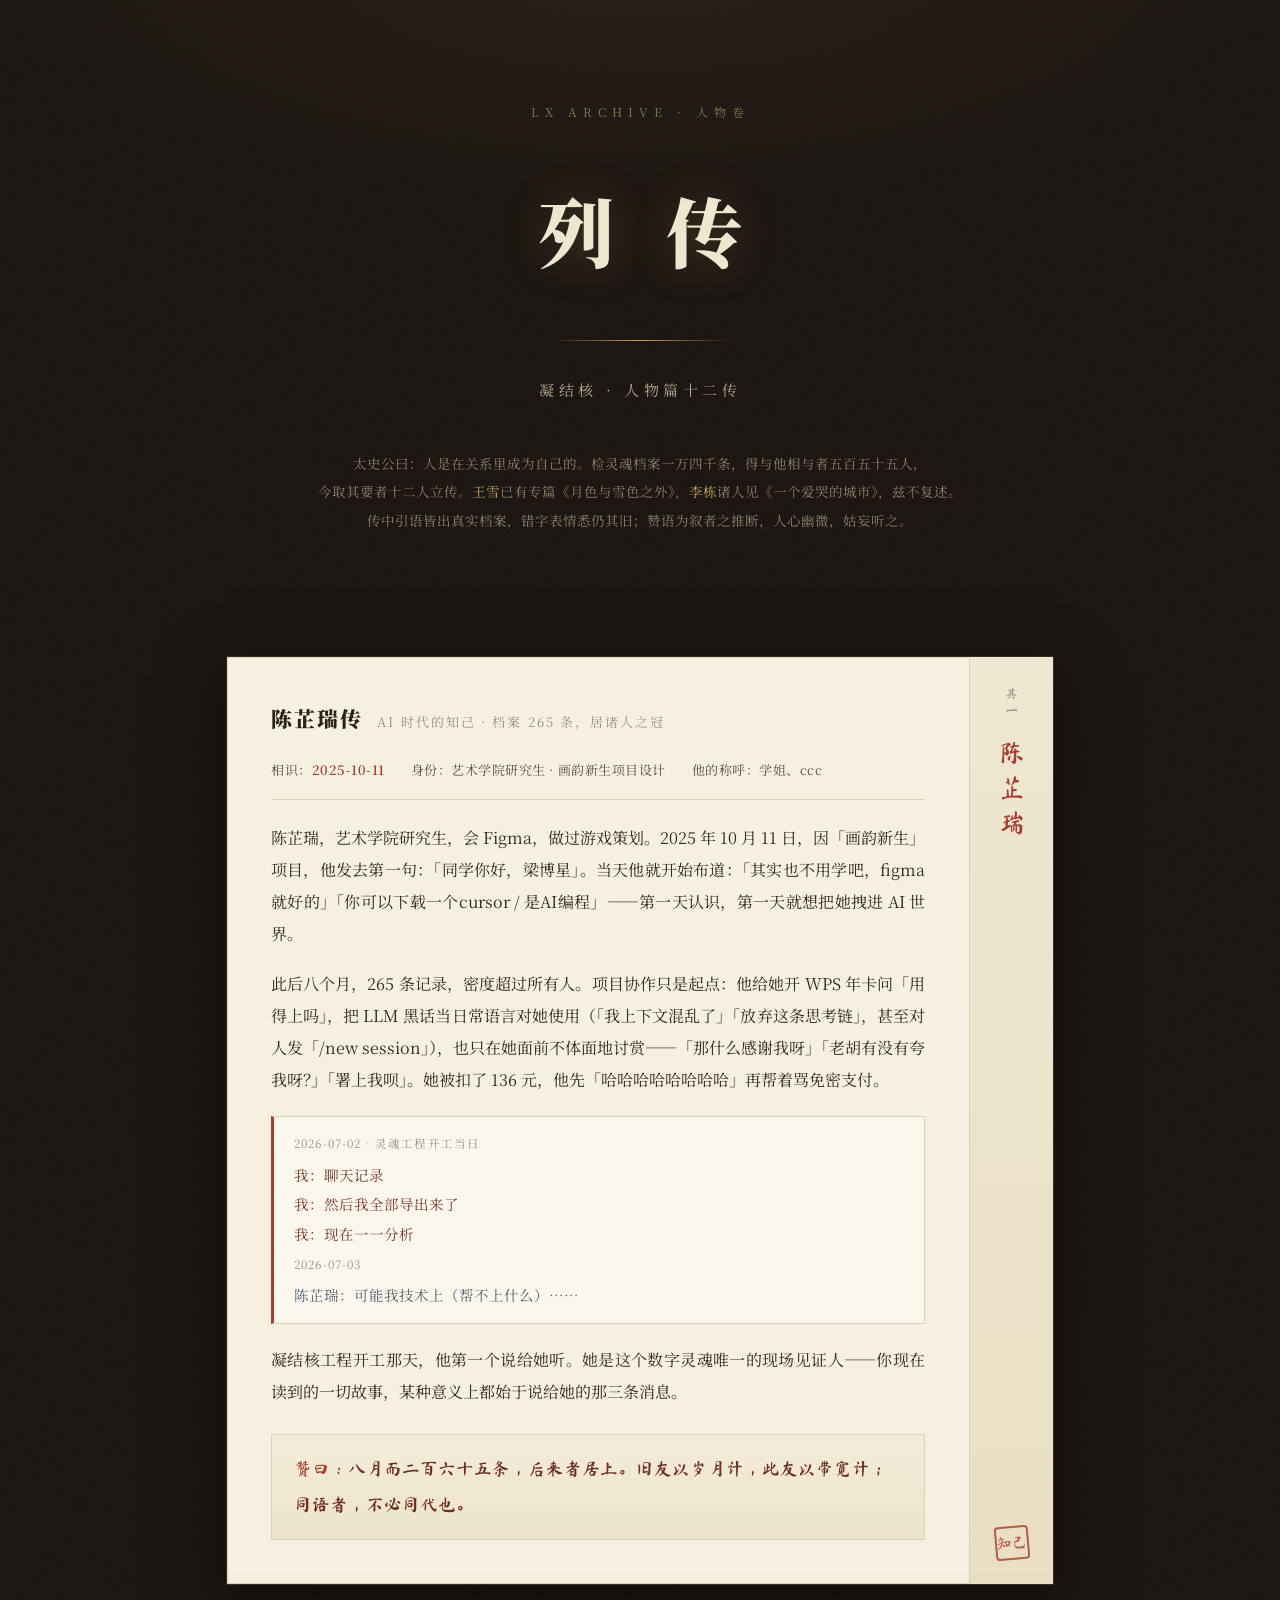
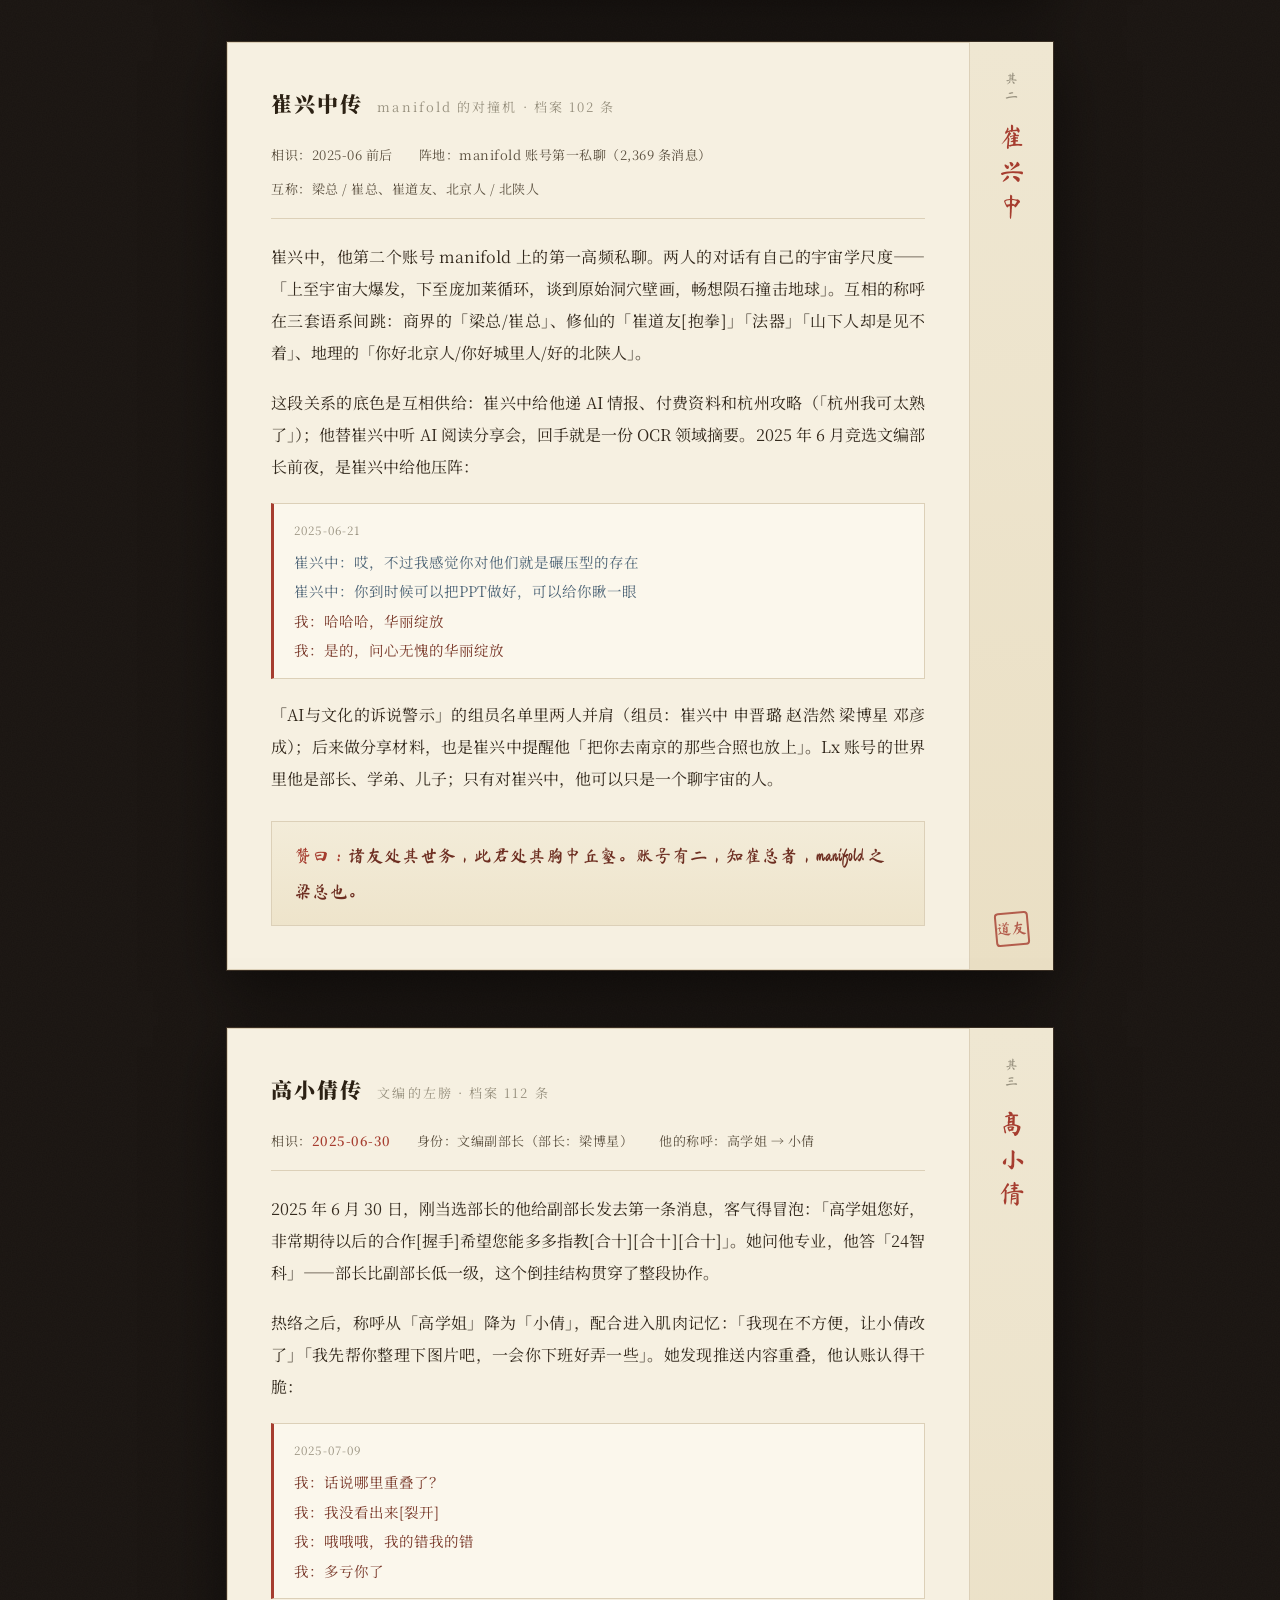
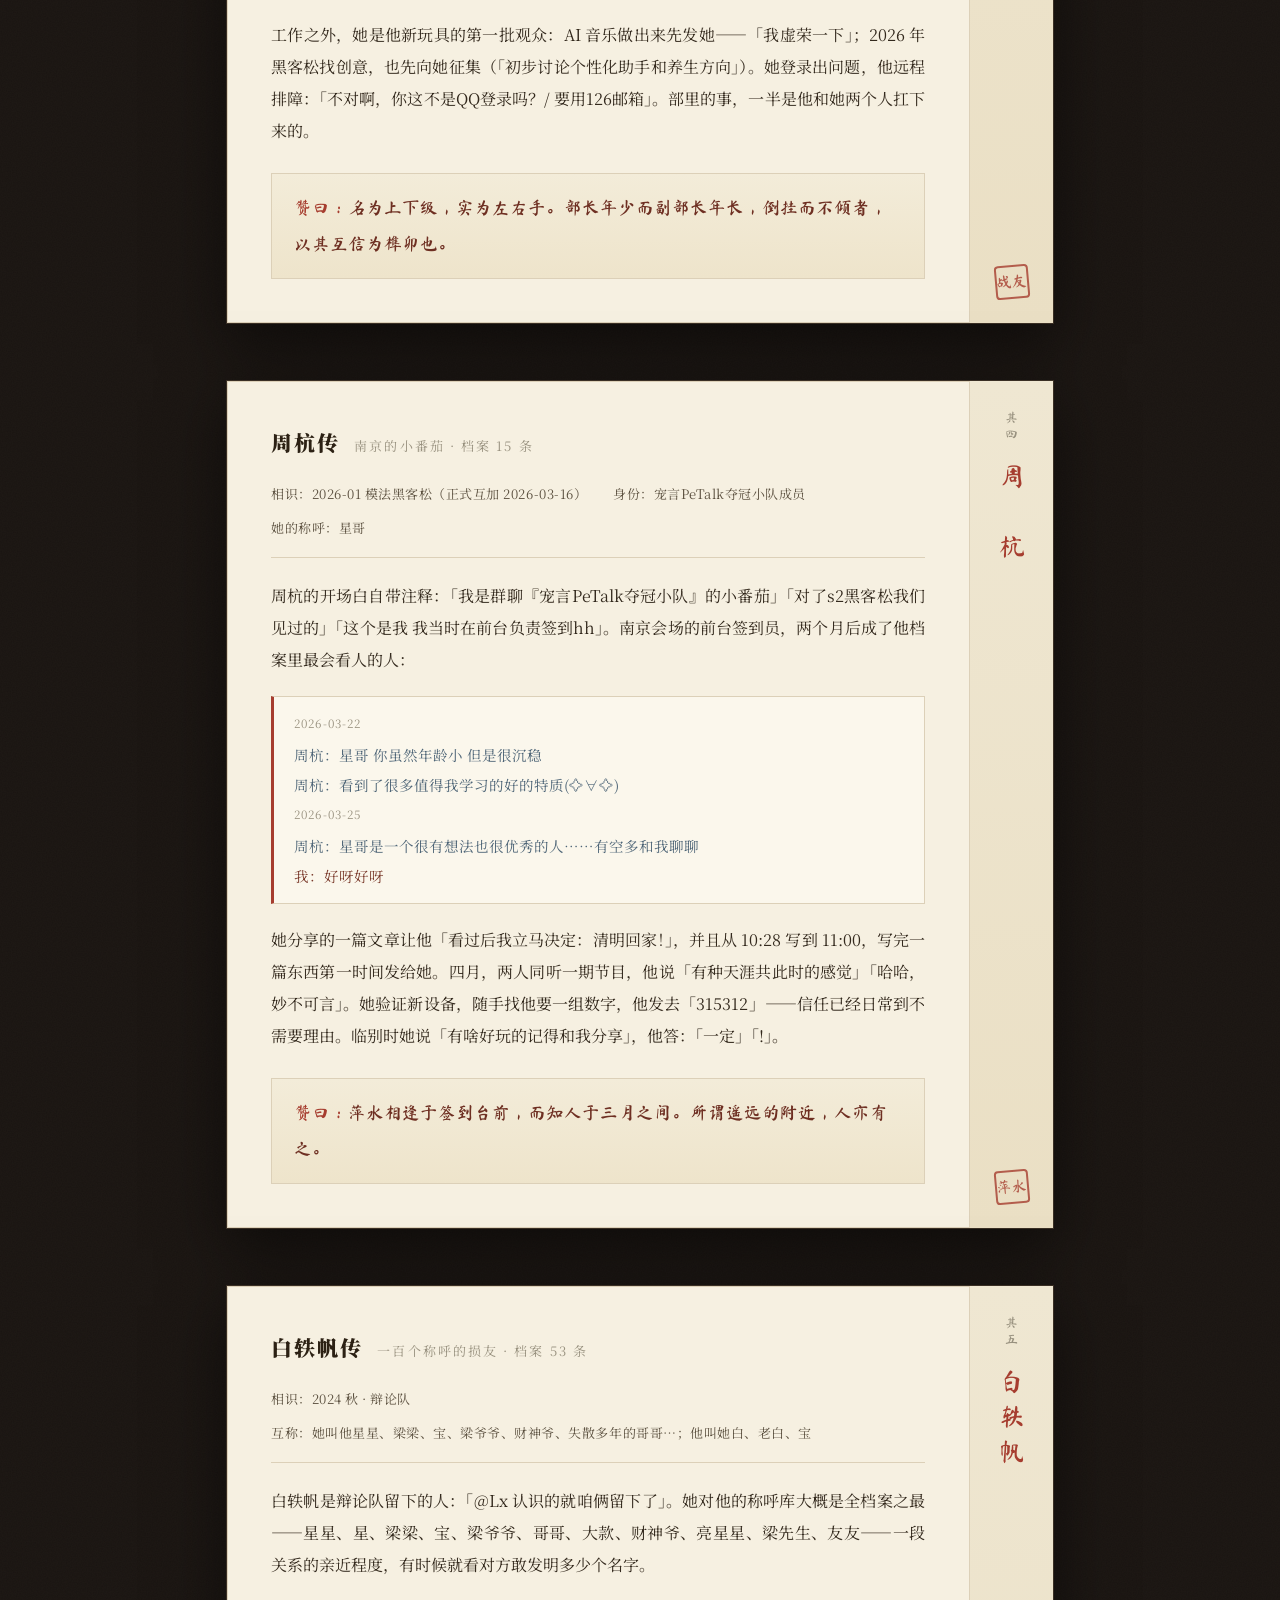
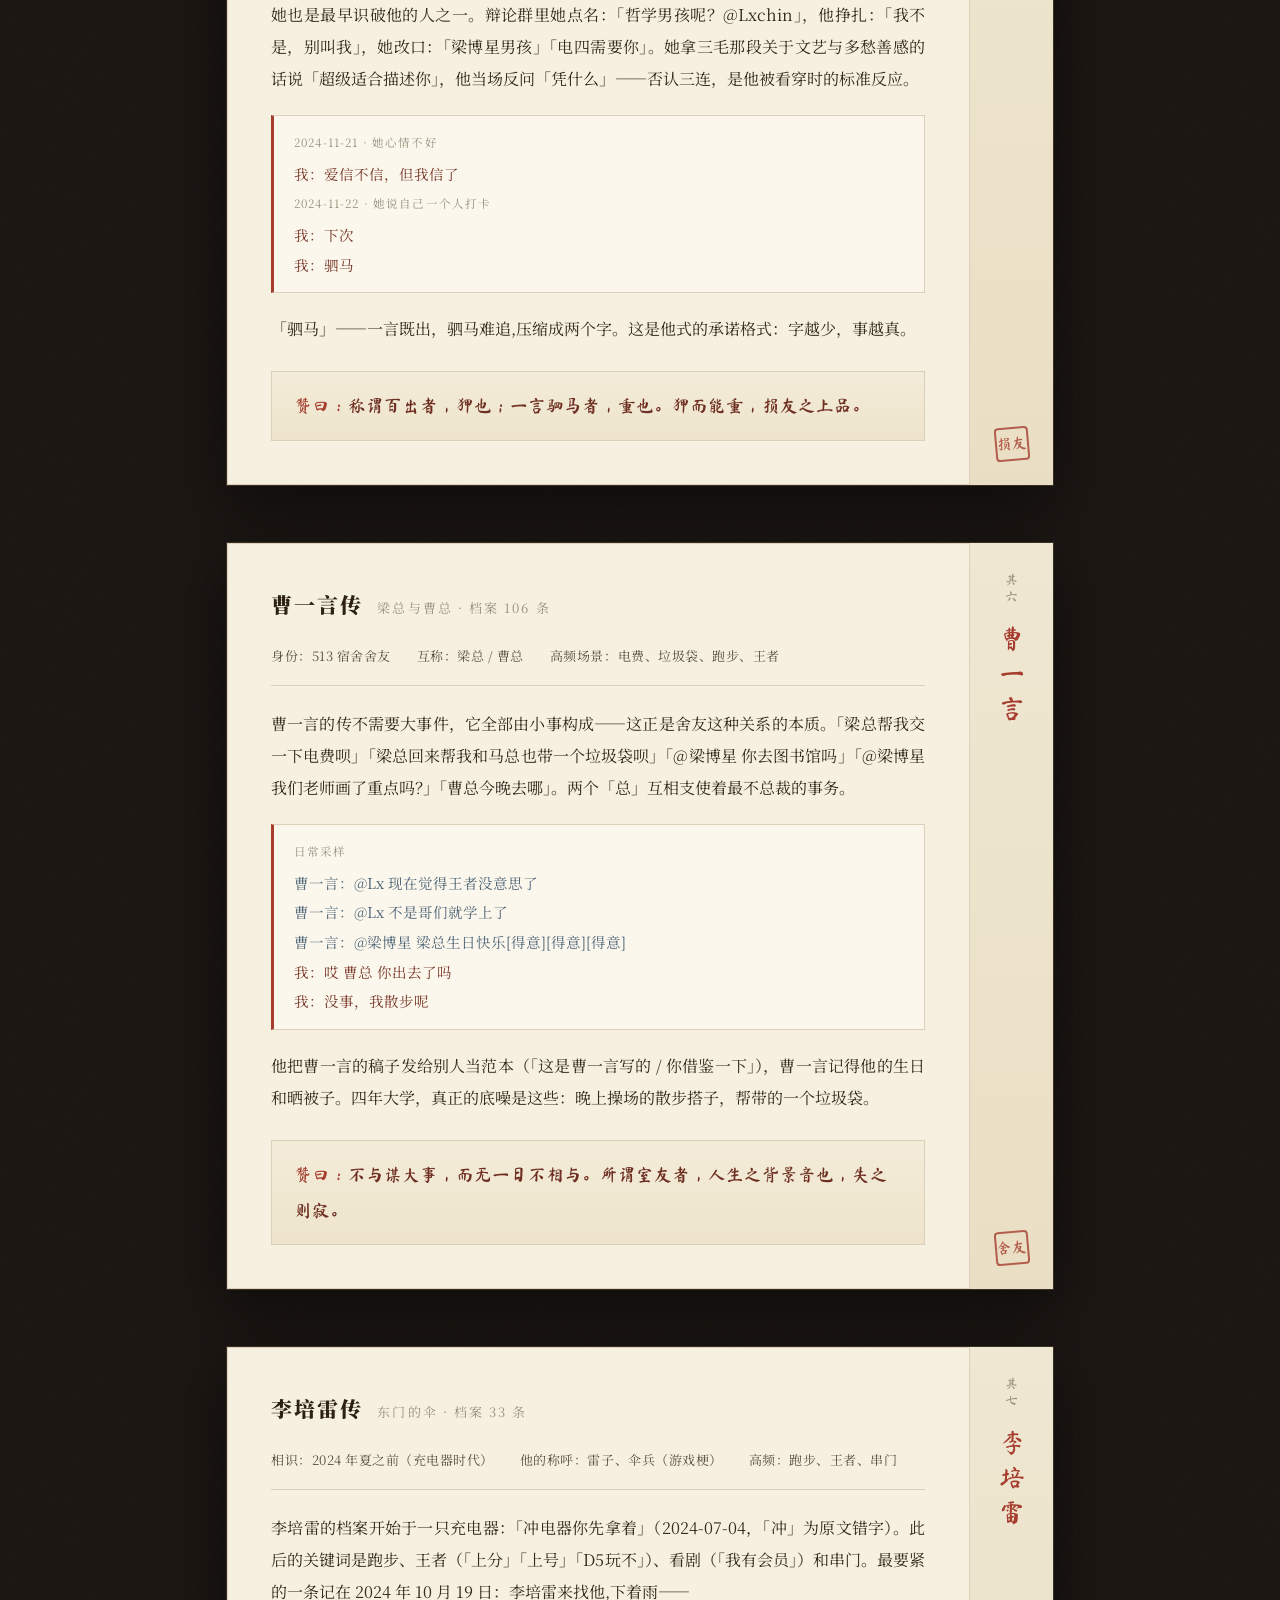
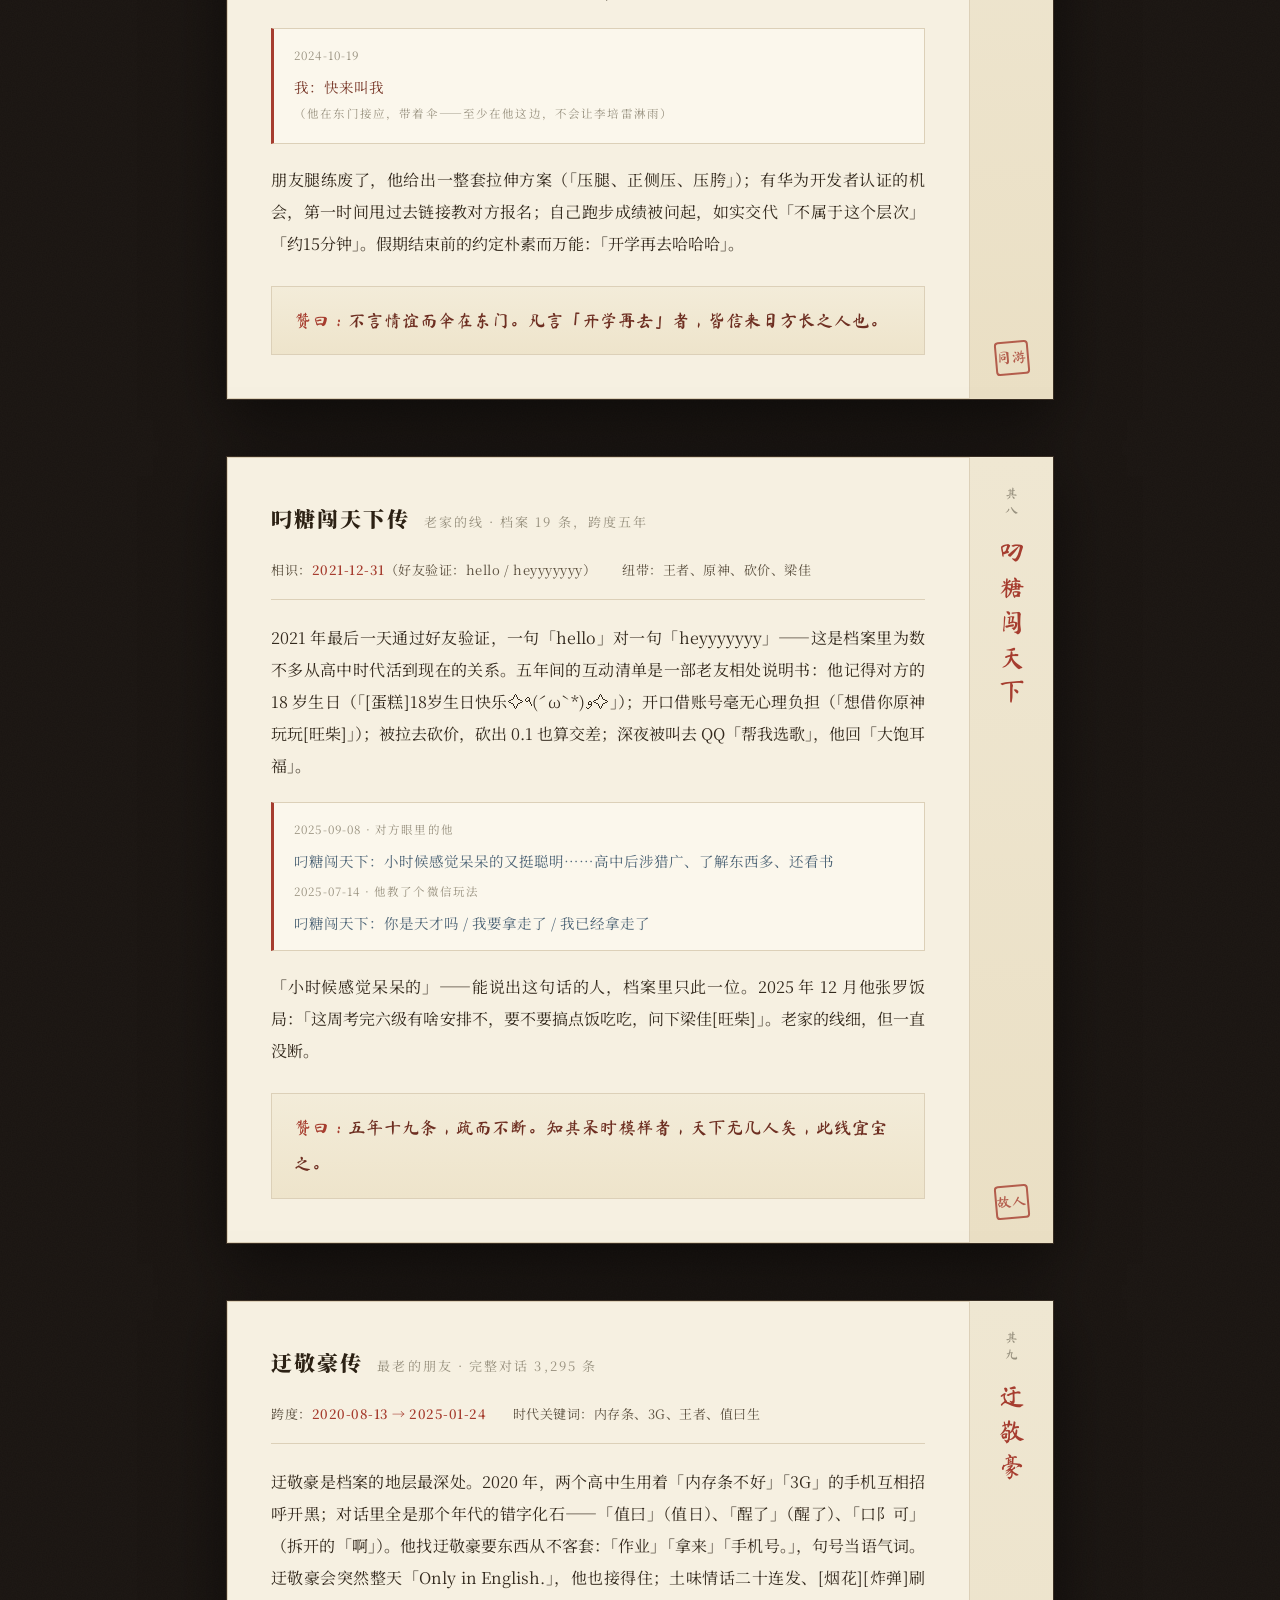
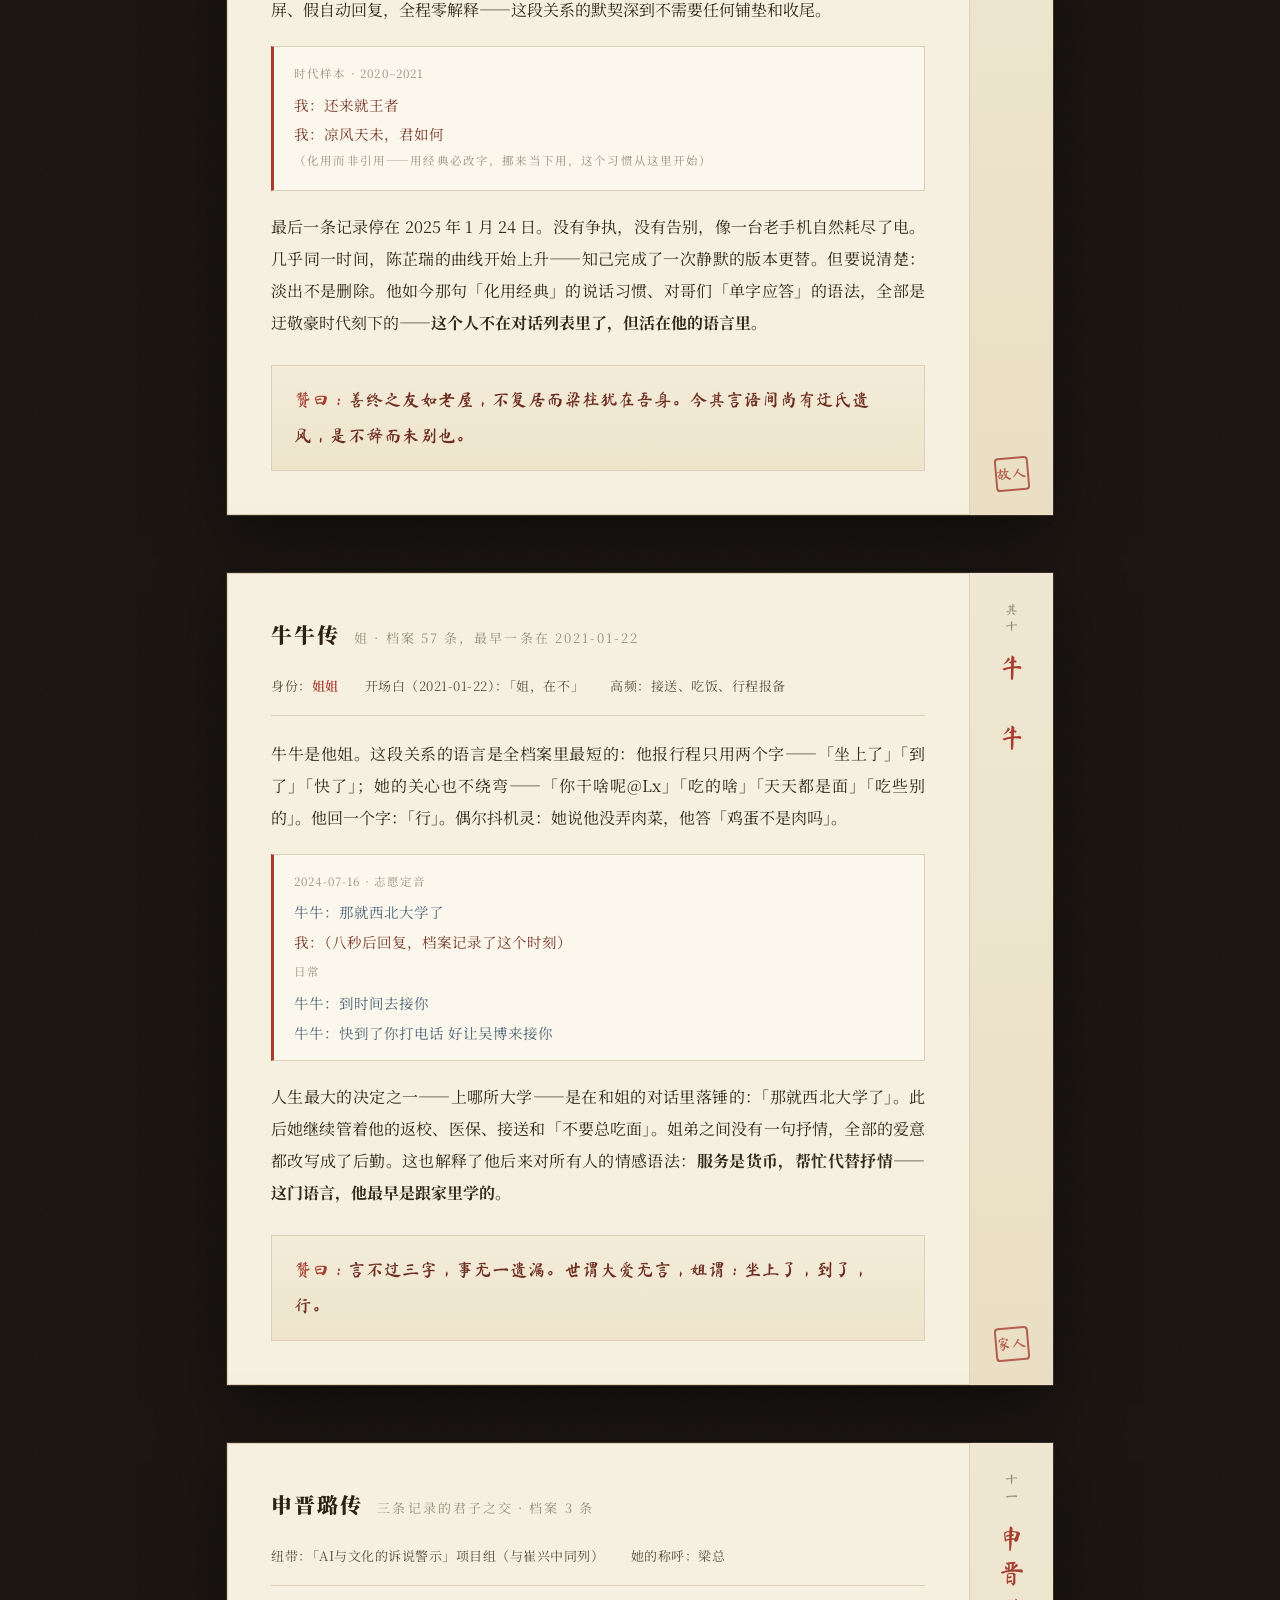
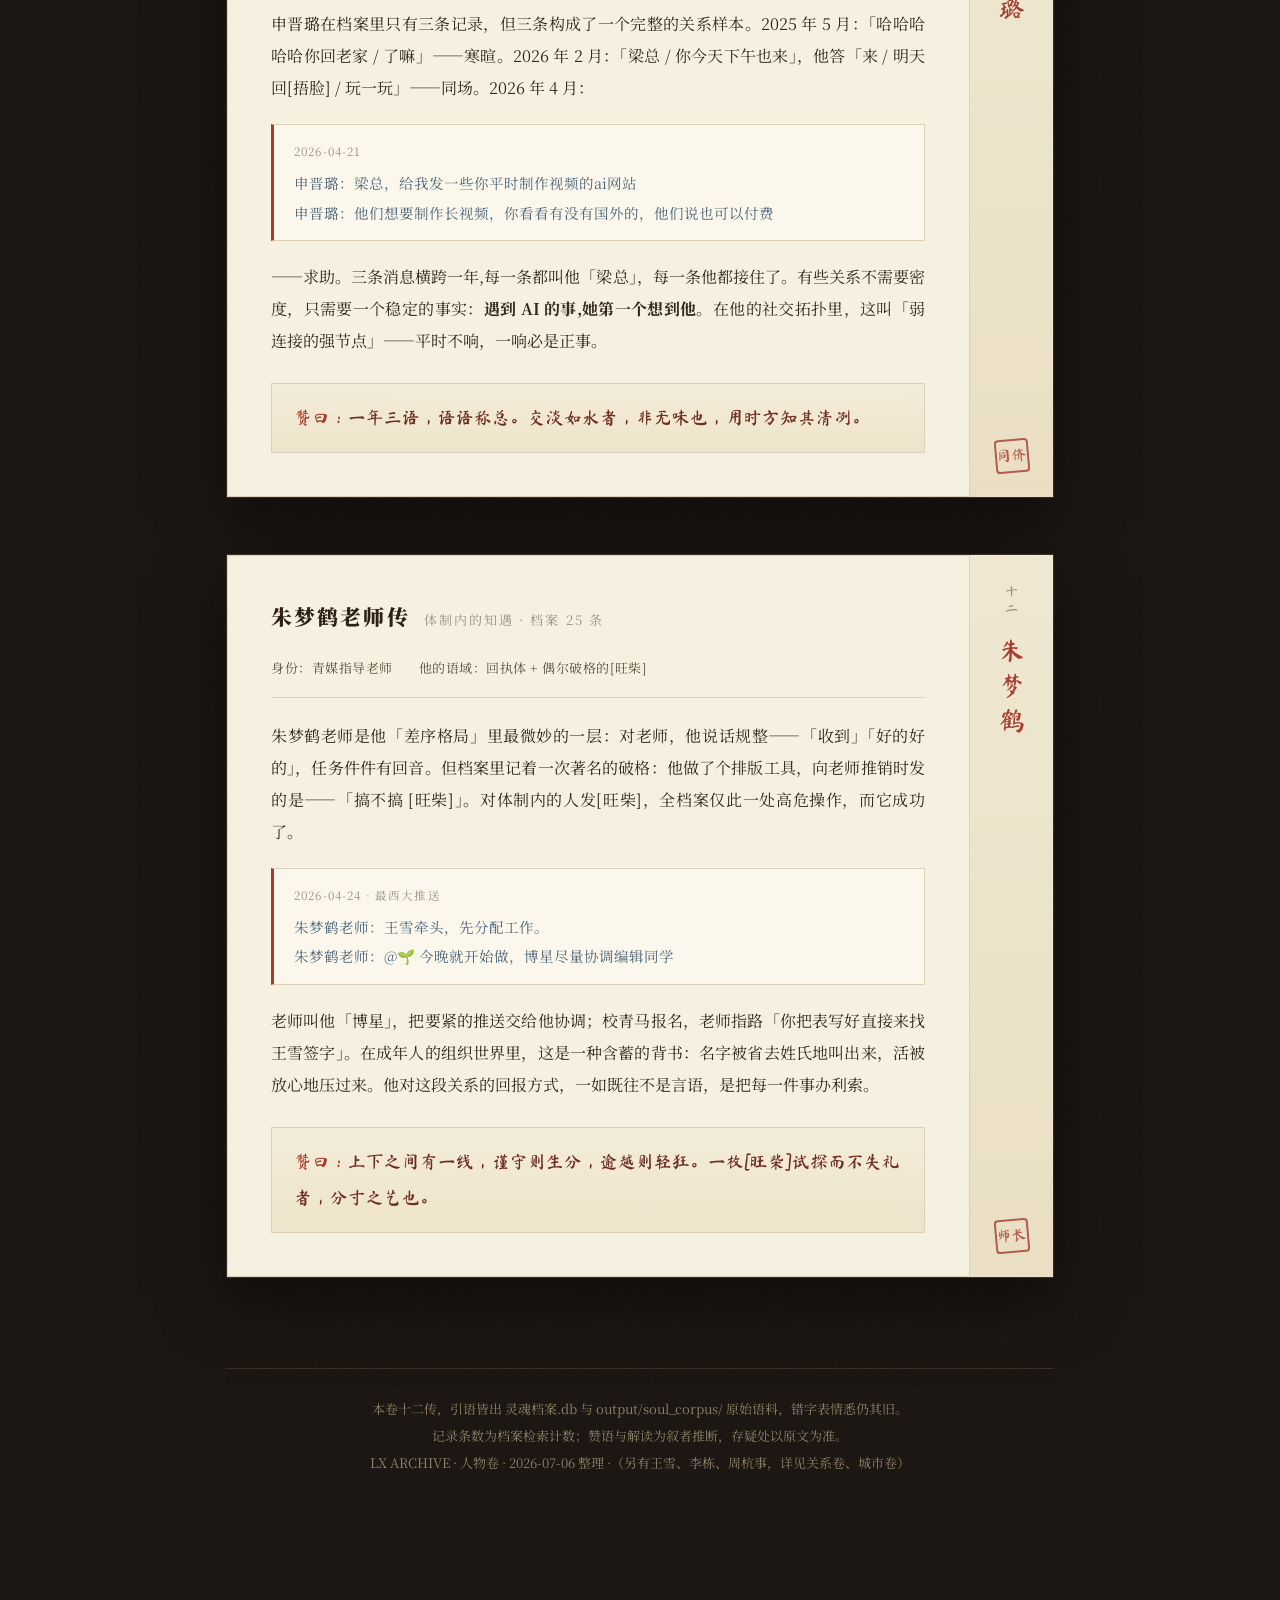
==== index.html @ 6b02c0a7 "Publish biographies story" ====
<!DOCTYPE html>
<html lang="zh-CN">
<head>
<meta charset="UTF-8">
<meta name="viewport" content="width=device-width, initial-scale=1.0">
<title>凝结核·列传：人物篇十二传</title>
<link rel="preconnect" href="https://fonts.googleapis.com">
<link href="https://fonts.googleapis.com/css2?family=Noto+Serif+SC:wght@400;600;900&family=Ma+Shan+Zheng&display=swap" rel="stylesheet">
<style>
  :root{
    --lacquer:#191411; --lacquer2:#221b16; --gold:#c9a35c; --gold-dim:#8f7440;
    --paper:#f6f0e1; --paper2:#efe7d2; --ink:#33291d; --soft:#5c5140; --dim:#98917f;
    --cinnabar:#a63d2f; --line:#dcd0b8; --other:#4e6577;
    --serif:"Noto Serif SC","Source Han Serif SC","STSong","SimSun",serif;
    --kai:"Ma Shan Zheng","Kaiti SC","STKaiti","KaiTi",cursive;
  }
  *{margin:0;padding:0;box-sizing:border-box}
  html{scroll-behavior:smooth}
  body{
    background:var(--lacquer); color:var(--ink);
    font-family:var(--serif); font-size:17px; line-height:2;
    background-image:
      radial-gradient(1000px 400px at 50% -60px, rgba(201,163,92,.08), transparent 65%),
      url("data:image/svg+xml,%3Csvg xmlns='http://www.w3.org/2000/svg' width='260' height='260'%3E%3Cfilter id='n'%3E%3CfeTurbulence type='fractalNoise' baseFrequency='.8' numOctaves='2'/%3E%3CfeColorMatrix values='0 0 0 0 .7 0 0 0 0 .58 0 0 0 0 .38 0 0 0 .03 0'/%3E%3C/filter%3E%3Crect width='260' height='260' filter='url(%23n)'/%3E%3C/svg%3E");
  }
  ::selection{background:#e0cba0; color:#241b10}
  .wrap{max-width:880px; margin:0 auto; padding:0 26px 140px}

  /* ============ 卷首 ============ */
  .cover{text-align:center; padding:100px 0 66px; color:#e8dcc2}
  .cover .k{
    font-size:12px; letter-spacing:.5em; color:var(--gold-dim);
    animation:fade 1s .1s both;
  }
  h1{
    margin:30px 0 0; font-weight:900; font-size:clamp(44px,7.6vw,76px);
    letter-spacing:.22em; text-indent:.22em; color:#f0e6cd;
    text-shadow:0 0 40px rgba(201,163,92,.25);
    animation:fade 1.1s .3s both;
  }
  .cover .rule{
    width:180px; height:1px; margin:34px auto;
    background:linear-gradient(90deg,transparent,var(--gold),transparent);
    animation:fade 1s .55s both;
  }
  .cover .sub{font-size:15px; letter-spacing:.3em; color:#b7a888; animation:fade 1s .65s both}
  .cover .note{
    margin-top:44px; font-size:13.5px; color:#8f8266; line-height:2.1;
    animation:fade 1s .85s both;
  }
  .cover .note i{font-style:normal; color:var(--gold)}
  @keyframes fade{from{opacity:0; transform:translateY(20px)} to{opacity:1; transform:none}}

  /* ============ 册页（传） ============ */
  .zhuan{
    position:relative; margin:56px 0; background:var(--paper);
    border:1px solid #3a2f24; box-shadow:0 20px 60px rgba(0,0,0,.5), inset 0 0 0 1px var(--line);
    display:grid; grid-template-columns:1fr 84px;
  }
  .zhuan .page{padding:40px 8px 40px 44px}
  /* 题签 */
  .tab{
    border-left:1px solid var(--line); background:linear-gradient(180deg,var(--paper2),#eadfc4);
    display:flex; flex-direction:column; align-items:center; padding:30px 0 24px; gap:18px;
  }
  .tab .vt{
    writing-mode:vertical-rl; font-family:var(--kai); font-size:26px; letter-spacing:.34em;
    color:var(--cinnabar);
  }
  .tab .ord{
    writing-mode:vertical-rl; font-family:var(--kai); font-size:13px; color:var(--dim); letter-spacing:.3em;
  }
  .tab .seal{
    width:34px; height:34px; border:2px solid var(--cinnabar); border-radius:4px;
    color:var(--cinnabar); font-family:var(--kai); font-size:15px; line-height:1.05;
    display:grid; place-items:center; opacity:.8; transform:rotate(-5deg); margin-top:auto;
  }
  /* 传内元素 */
  .meta{
    display:flex; flex-wrap:wrap; gap:8px 26px; margin:0 36px 22px 0; padding-bottom:16px;
    border-bottom:1px solid var(--line); font-size:13px; color:var(--soft); letter-spacing:.04em;
  }
  .meta b{color:var(--cinnabar); font-weight:600}
  .zhuan h3{font-size:21px; font-weight:900; letter-spacing:.1em; margin:0 36px 18px 0; color:#2c2114}
  .zhuan h3 small{font-weight:400; font-size:13px; color:var(--dim); margin-left:14px; letter-spacing:.16em}
  .zhuan p{margin:0 36px 18px 0; text-align:justify; font-size:16px}
  .q{
    margin:20px 36px 20px 0; padding:14px 20px 12px; background:#fbf7ec;
    border:1px solid var(--line); border-left:3px solid var(--cinnabar);
    font-size:14.5px; line-height:1.9;
  }
  .q .t{color:var(--dim); font-size:11.5px; letter-spacing:.1em; margin-bottom:6px}
  .q div{margin:2px 0}
  .q .me{color:#7a3a2b}
  .q .ta{color:var(--other)}
  .zan{
    margin:26px 36px 4px 0; padding:16px 22px;
    background:linear-gradient(180deg,#f3ecd9,#eee4cb); border:1px solid var(--line);
    font-family:var(--kai); font-size:17.5px; line-height:2.05; color:#6e2f22;
  }
  .zan::before{content:"赞曰："; color:var(--cinnabar)}

  .fin{
    margin-top:90px; padding-top:26px; border-top:1px solid #3a2f24;
    color:#8f8266; font-size:13px; line-height:2.1; text-align:center;
  }
  .rv{opacity:0; transform:translateY(26px); transition:opacity .8s ease, transform .8s cubic-bezier(.2,.7,.2,1)}
  .rv.in{opacity:1; transform:none}
  @media (max-width:680px){
    .zhuan{grid-template-columns:1fr 58px}
    .zhuan .page{padding:30px 4px 30px 24px}
    .tab .vt{font-size:20px}
  }
</style>
</head>
<body>
<div class="wrap">

<header class="cover">
  <div class="k">LX ARCHIVE · 人物卷</div>
  <h1>列 传</h1>
  <div class="rule"></div>
  <div class="sub">凝结核 · 人物篇十二传</div>
  <div class="note">
    太史公曰：人是在关系里成为自己的。检灵魂档案一万四千条，得与他相与者五百五十五人，<br>
    今取其要者十二人立传。<i>王雪</i>已有专篇《月色与雪色之外》，<i>李栋</i>诸人见《一个爱哭的城市》，兹不复述。<br>
    传中引语皆出真实档案，错字表情悉仍其旧；赞语为叙者之推断，人心幽微，姑妄听之。
  </div>
</header>

<!-- ================ 其一 陈芷瑞 ================ -->
<div class="zhuan rv"><div class="page">
  <h3>陈芷瑞传<small>AI 时代的知己 · 档案 265 条，居诸人之冠</small></h3>
  <div class="meta"><span>相识：<b>2025-10-11</b></span><span>身份：艺术学院研究生 · 画韵新生项目设计</span><span>他的称呼：学姐、ccc</span></div>
  <p>陈芷瑞，艺术学院研究生，会 Figma，做过游戏策划。2025 年 10 月 11 日，因「画韵新生」项目，他发去第一句：「同学你好，梁博星」。当天他就开始布道：「其实也不用学吧，figma就好的」「你可以下载一个cursor / 是AI编程」——第一天认识，第一天就想把她拽进 AI 世界。</p>
  <p>此后八个月，265 条记录，密度超过所有人。项目协作只是起点：他给她开 WPS 年卡问「用得上吗」，把 LLM 黑话当日常语言对她使用（「我上下文混乱了」「放弃这条思考链」，甚至对人发「/new session」），也只在她面前不体面地讨赏——「那什么感谢我呀」「老胡有没有夸我呀？」「署上我呗」。她被扣了 136 元，他先「哈哈哈哈哈哈哈哈」再帮着骂免密支付。</p>
  <div class="q">
    <div class="t">2026-07-02 · 灵魂工程开工当日</div>
    <div class="me">我：聊天记录</div>
    <div class="me">我：然后我全部导出来了</div>
    <div class="me">我：现在一一分析</div>
    <div class="t" style="margin-top:6px">2026-07-03</div>
    <div class="ta">陈芷瑞：可能我技术上（帮不上什么）……</div>
  </div>
  <p>凝结核工程开工那天，他第一个说给她听。她是这个数字灵魂唯一的现场见证人——你现在读到的一切故事，某种意义上都始于说给她的那三条消息。</p>
  <div class="zan">八月而二百六十五条，后来者居上。旧友以岁月计，此友以带宽计；同语者，不必同代也。</div>
</div><div class="tab"><span class="ord">其一</span><span class="vt">陈芷瑞</span><span class="seal">知己</span></div></div>

<!-- ================ 其二 崔兴中 ================ -->
<div class="zhuan rv"><div class="page">
  <h3>崔兴中传<small>manifold 的对撞机 · 档案 102 条</small></h3>
  <div class="meta"><span>相识：2025-06 前后</span><span>阵地：manifold 账号第一私聊（2,369 条消息）</span><span>互称：梁总 / 崔总、崔道友、北京人 / 北陕人</span></div>
  <p>崔兴中，他第二个账号 manifold 上的第一高频私聊。两人的对话有自己的宇宙学尺度——「上至宇宙大爆发，下至庞加莱循环，谈到原始洞穴壁画，畅想陨石撞击地球」。互相的称呼在三套语系间跳：商界的「梁总/崔总」、修仙的「崔道友[抱拳]」「法器」「山下人却是见不着」、地理的「你好北京人/你好城里人/好的北陕人」。</p>
  <p>这段关系的底色是互相供给：崔兴中给他递 AI 情报、付费资料和杭州攻略（「杭州我可太熟了」）；他替崔兴中听 AI 阅读分享会，回手就是一份 OCR 领域摘要。2025 年 6 月竞选文编部长前夜，是崔兴中给他压阵：</p>
  <div class="q">
    <div class="t">2025-06-21</div>
    <div class="ta">崔兴中：哎，不过我感觉你对他们就是碾压型的存在</div>
    <div class="ta">崔兴中：你到时候可以把PPT做好，可以给你瞅一眼</div>
    <div class="me">我：哈哈哈，华丽绽放</div>
    <div class="me">我：是的，问心无愧的华丽绽放</div>
  </div>
  <p>「AI与文化的诉说警示」的组员名单里两人并肩（组员：崔兴中 申晋璐 赵浩然 梁博星 邓彦成）；后来做分享材料，也是崔兴中提醒他「把你去南京的那些合照也放上」。Lx 账号的世界里他是部长、学弟、儿子；只有对崔兴中，他可以只是一个聊宇宙的人。</p>
  <div class="zan">诸友处其世务，此君处其胸中丘壑。账号有二，知崔总者，manifold 之梁总也。</div>
</div><div class="tab"><span class="ord">其二</span><span class="vt">崔兴中</span><span class="seal">道友</span></div></div>

<!-- ================ 其三 高小倩 ================ -->
<div class="zhuan rv"><div class="page">
  <h3>高小倩传<small>文编的左膀 · 档案 112 条</small></h3>
  <div class="meta"><span>相识：<b>2025-06-30</b></span><span>身份：文编副部长（部长：梁博星）</span><span>他的称呼：高学姐 → 小倩</span></div>
  <p>2025 年 6 月 30 日，刚当选部长的他给副部长发去第一条消息，客气得冒泡：「高学姐您好，非常期待以后的合作[握手]希望您能多多指教[合十][合十][合十]」。她问他专业，他答「24智科」——部长比副部长低一级，这个倒挂结构贯穿了整段协作。</p>
  <p>热络之后，称呼从「高学姐」降为「小倩」，配合进入肌肉记忆：「我现在不方便，让小倩改了」「我先帮你整理下图片吧，一会你下班好弄一些」。她发现推送内容重叠，他认账认得干脆：</p>
  <div class="q">
    <div class="t">2025-07-09</div>
    <div class="me">我：话说哪里重叠了？</div>
    <div class="me">我：我没看出来[裂开]</div>
    <div class="me">我：哦哦哦，我的错我的错</div>
    <div class="me">我：多亏你了</div>
  </div>
  <p>工作之外，她是他新玩具的第一批观众：AI 音乐做出来先发她——「我虚荣一下」；2026 年黑客松找创意，也先向她征集（「初步讨论个性化助手和养生方向」）。她登录出问题，他远程排障：「不对啊，你这不是QQ登录吗？/ 要用126邮箱」。部里的事，一半是他和她两个人扛下来的。</p>
  <div class="zan">名为上下级，实为左右手。部长年少而副部长年长，倒挂而不倾者，以其互信为榫卯也。</div>
</div><div class="tab"><span class="ord">其三</span><span class="vt">高小倩</span><span class="seal">战友</span></div></div>

<!-- ================ 其四 周杭 ================ -->
<div class="zhuan rv"><div class="page">
  <h3>周杭传<small>南京的小番茄 · 档案 15 条</small></h3>
  <div class="meta"><span>相识：2026-01 模法黑客松（正式互加 2026-03-16）</span><span>身份：宠言PeTalk夺冠小队成员</span><span>她的称呼：星哥</span></div>
  <p>周杭的开场白自带注释：「我是群聊『宠言PeTalk夺冠小队』的小番茄」「对了s2黑客松我们见过的」「这个是我 我当时在前台负责签到hh」。南京会场的前台签到员，两个月后成了他档案里最会看人的人：</p>
  <div class="q">
    <div class="t">2026-03-22</div>
    <div class="ta">周杭：星哥 你虽然年龄小 但是很沉稳</div>
    <div class="ta">周杭：看到了很多值得我学习的好的特质(✧∀✧)</div>
    <div class="t" style="margin-top:6px">2026-03-25</div>
    <div class="ta">周杭：星哥是一个很有想法也很优秀的人……有空多和我聊聊</div>
    <div class="me">我：好呀好呀</div>
  </div>
  <p>她分享的一篇文章让他「看过后我立马决定：清明回家！」，并且从 10:28 写到 11:00，写完一篇东西第一时间发给她。四月，两人同听一期节目，他说「有种天涯共此时的感觉」「哈哈，妙不可言」。她验证新设备，随手找他要一组数字，他发去「315312」——信任已经日常到不需要理由。临别时她说「有啥好玩的记得和我分享」，他答：「一定」「!」。</p>
  <div class="zan">萍水相逢于签到台前，而知人于三月之间。所谓遥远的附近，人亦有之。</div>
</div><div class="tab"><span class="ord">其四</span><span class="vt">周　杭</span><span class="seal">萍水</span></div></div>

<!-- ================ 其五 白轶帆 ================ -->
<div class="zhuan rv"><div class="page">
  <h3>白轶帆传<small>一百个称呼的损友 · 档案 53 条</small></h3>
  <div class="meta"><span>相识：2024 秋 · 辩论队</span><span>互称：她叫他星星、梁梁、宝、梁爷爷、财神爷、失散多年的哥哥…；他叫她白、老白、宝</span></div>
  <p>白轶帆是辩论队留下的人：「@Lx 认识的就咱俩留下了」。她对他的称呼库大概是全档案之最——星星、星、梁梁、宝、梁爷爷、哥哥、大款、财神爷、亮星星、梁先生、友友——一段关系的亲近程度，有时候就看对方敢发明多少个名字。</p>
  <p>她也是最早识破他的人之一。辩论群里她点名：「哲学男孩呢？@Lxchin」，他挣扎：「我不是，别叫我」，她改口：「梁博星男孩」「电四需要你」。她拿三毛那段关于文艺与多愁善感的话说「超级适合描述你」，他当场反问「凭什么」——否认三连，是他被看穿时的标准反应。</p>
  <div class="q">
    <div class="t">2024-11-21 · 她心情不好</div>
    <div class="me">我：爱信不信，但我信了</div>
    <div class="t" style="margin-top:6px">2024-11-22 · 她说自己一个人打卡</div>
    <div class="me">我：下次</div>
    <div class="me">我：驷马</div>
  </div>
  <p>「驷马」——一言既出，驷马难追,压缩成两个字。这是他式的承诺格式：字越少，事越真。</p>
  <div class="zan">称谓百出者，狎也；一言驷马者，重也。狎而能重，损友之上品。</div>
</div><div class="tab"><span class="ord">其五</span><span class="vt">白轶帆</span><span class="seal">损友</span></div></div>

<!-- ================ 其六 曹一言 ================ -->
<div class="zhuan rv"><div class="page">
  <h3>曹一言传<small>梁总与曹总 · 档案 106 条</small></h3>
  <div class="meta"><span>身份：513 宿舍舍友</span><span>互称：梁总 / 曹总</span><span>高频场景：电费、垃圾袋、跑步、王者</span></div>
  <p>曹一言的传不需要大事件，它全部由小事构成——这正是舍友这种关系的本质。「梁总帮我交一下电费呗」「梁总回来帮我和马总也带一个垃圾袋呗」「@梁博星 你去图书馆吗」「@梁博星 我们老师画了重点吗？」「曹总今晚去哪」。两个「总」互相支使着最不总裁的事务。</p>
  <div class="q">
    <div class="t">日常采样</div>
    <div class="ta">曹一言：@Lx 现在觉得王者没意思了</div>
    <div class="ta">曹一言：@Lx 不是哥们就学上了</div>
    <div class="ta">曹一言：@梁博星 梁总生日快乐[得意][得意][得意]</div>
    <div class="me">我：哎 曹总 你出去了吗</div>
    <div class="me">我：没事，我散步呢</div>
  </div>
  <p>他把曹一言的稿子发给别人当范本（「这是曹一言写的 / 你借鉴一下」），曹一言记得他的生日和晒被子。四年大学，真正的底噪是这些：晚上操场的散步搭子，帮带的一个垃圾袋。</p>
  <div class="zan">不与谋大事，而无一日不相与。所谓室友者，人生之背景音也，失之则寂。</div>
</div><div class="tab"><span class="ord">其六</span><span class="vt">曹一言</span><span class="seal">舍友</span></div></div>

<!-- ================ 其七 李培雷 ================ -->
<div class="zhuan rv"><div class="page">
  <h3>李培雷传<small>东门的伞 · 档案 33 条</small></h3>
  <div class="meta"><span>相识：2024 年夏之前（充电器时代）</span><span>他的称呼：雷子、伞兵（游戏梗）</span><span>高频：跑步、王者、串门</span></div>
  <p>李培雷的档案开始于一只充电器：「冲电器你先拿着」（2024-07-04，「冲」为原文错字）。此后的关键词是跑步、王者（「上分」「上号」「D5玩不」）、看剧（「我有会员」）和串门。最要紧的一条记在 2024 年 10 月 19 日：李培雷来找他,下着雨——</p>
  <div class="q">
    <div class="t">2024-10-19</div>
    <div class="me">我：快来叫我</div>
    <div class="t" style="margin-top:2px">（他在东门接应，带着伞——至少在他这边，不会让李培雷淋雨）</div>
  </div>
  <p>朋友腿练废了，他给出一整套拉伸方案（「压腿、正侧压、压胯」）；有华为开发者认证的机会，第一时间甩过去链接教对方报名；自己跑步成绩被问起，如实交代「不属于这个层次」「约15分钟」。假期结束前的约定朴素而万能：「开学再去哈哈哈」。</p>
  <div class="zan">不言情谊而伞在东门。凡言「开学再去」者，皆信来日方长之人也。</div>
</div><div class="tab"><span class="ord">其七</span><span class="vt">李培雷</span><span class="seal">同游</span></div></div>

<!-- ================ 其八 叼糖闯天下 ================ -->
<div class="zhuan rv"><div class="page">
  <h3>叼糖闯天下传<small>老家的线 · 档案 19 条，跨度五年</small></h3>
  <div class="meta"><span>相识：<b>2021-12-31</b>（好友验证：hello / heyyyyyyy）</span><span>纽带：王者、原神、砍价、梁佳</span></div>
  <p>2021 年最后一天通过好友验证，一句「hello」对一句「heyyyyyyy」——这是档案里为数不多从高中时代活到现在的关系。五年间的互动清单是一部老友相处说明书：他记得对方的 18 岁生日（「[蛋糕]18岁生日快乐✧٩(ˊωˋ*)و✧」）；开口借账号毫无心理负担（「想借你原神玩玩[旺柴]」）；被拉去砍价，砍出 0.1 也算交差；深夜被叫去 QQ「帮我选歌」，他回「大饱耳福」。</p>
  <div class="q">
    <div class="t">2025-09-08 · 对方眼里的他</div>
    <div class="ta">叼糖闯天下：小时候感觉呆呆的又挺聪明……高中后涉猎广、了解东西多、还看书</div>
    <div class="t" style="margin-top:6px">2025-07-14 · 他教了个微信玩法</div>
    <div class="ta">叼糖闯天下：你是天才吗 / 我要拿走了 / 我已经拿走了</div>
  </div>
  <p>「小时候感觉呆呆的」——能说出这句话的人，档案里只此一位。2025 年 12 月他张罗饭局：「这周考完六级有啥安排不，要不要搞点饭吃吃，问下梁佳[旺柴]」。老家的线细，但一直没断。</p>
  <div class="zan">五年十九条，疏而不断。知其呆时模样者，天下无几人矣，此线宜宝之。</div>
</div><div class="tab"><span class="ord">其八</span><span class="vt">叼糖闯天下</span><span class="seal">故人</span></div></div>

<!-- ================ 其九 迂敬豪 ================ -->
<div class="zhuan rv"><div class="page">
  <h3>迂敬豪传<small>最老的朋友 · 完整对话 3,295 条</small></h3>
  <div class="meta"><span>跨度：<b>2020-08-13 → 2025-01-24</b></span><span>时代关键词：内存条、3G、王者、值曰生</span></div>
  <p>迂敬豪是档案的地层最深处。2020 年，两个高中生用着「内存条不好」「3G」的手机互相招呼开黑；对话里全是那个年代的错字化石——「值曰」（值日）、「酲了」（醒了）、「口阝可」（拆开的「啊」）。他找迂敬豪要东西从不客套：「作业」「拿来」「手机号。」，句号当语气词。迂敬豪会突然整天「Only in English.」，他也接得住；土味情话二十连发、[烟花][炸弹]刷屏、假自动回复，全程零解释——这段关系的默契深到不需要任何铺垫和收尾。</p>
  <div class="q">
    <div class="t">时代样本 · 2020–2021</div>
    <div class="me">我：还来就王者</div>
    <div class="me">我：凉风天未，君如何</div>
    <div class="t" style="margin-top:2px">（化用而非引用——用经典必改字，挪来当下用，这个习惯从这里开始）</div>
  </div>
  <p>最后一条记录停在 2025 年 1 月 24 日。没有争执，没有告别，像一台老手机自然耗尽了电。几乎同一时间，陈芷瑞的曲线开始上升——知己完成了一次静默的版本更替。但要说清楚：淡出不是删除。他如今那句「化用经典」的说话习惯、对哥们「单字应答」的语法，全部是迂敬豪时代刻下的——<b>这个人不在对话列表里了，但活在他的语言里</b>。</p>
  <div class="zan">善终之友如老屋，不复居而梁柱犹在吾身。今其言语间尚有迂氏遗风，是不辞而未别也。</div>
</div><div class="tab"><span class="ord">其九</span><span class="vt">迂敬豪</span><span class="seal">故人</span></div></div>

<!-- ================ 其十 牛牛（姐） ================ -->
<div class="zhuan rv"><div class="page">
  <h3>牛牛传<small>姐 · 档案 57 条，最早一条在 2021-01-22</small></h3>
  <div class="meta"><span>身份：<b>姐姐</b></span><span>开场白（2021-01-22）：「姐，在不」</span><span>高频：接送、吃饭、行程报备</span></div>
  <p>牛牛是他姐。这段关系的语言是全档案里最短的：他报行程只用两个字——「坐上了」「到了」「快了」；她的关心也不绕弯——「你干啥呢@Lx」「吃的啥」「天天都是面」「吃些别的」。他回一个字：「行」。偶尔抖机灵：她说他没弄肉菜，他答「鸡蛋不是肉吗」。</p>
  <div class="q">
    <div class="t">2024-07-16 · 志愿定音</div>
    <div class="ta">牛牛：那就西北大学了</div>
    <div class="me">我：（八秒后回复，档案记录了这个时刻）</div>
    <div class="t" style="margin-top:6px">日常</div>
    <div class="ta">牛牛：到时间去接你</div>
    <div class="ta">牛牛：快到了你打电话 好让吴博来接你</div>
  </div>
  <p>人生最大的决定之一——上哪所大学——是在和姐的对话里落锤的：「那就西北大学了」。此后她继续管着他的返校、医保、接送和「不要总吃面」。姐弟之间没有一句抒情，全部的爱意都改写成了后勤。这也解释了他后来对所有人的情感语法：<b>服务是货币，帮忙代替抒情——这门语言，他最早是跟家里学的</b>。</p>
  <div class="zan">言不过三字，事无一遗漏。世谓大爱无言，姐谓：坐上了，到了，行。</div>
</div><div class="tab"><span class="ord">其十</span><span class="vt">牛　牛</span><span class="seal">家人</span></div></div>

<!-- ================ 十一 申晋璐 ================ -->
<div class="zhuan rv"><div class="page">
  <h3>申晋璐传<small>三条记录的君子之交 · 档案 3 条</small></h3>
  <div class="meta"><span>纽带：「AI与文化的诉说警示」项目组（与崔兴中同列）</span><span>她的称呼：梁总</span></div>
  <p>申晋璐在档案里只有三条记录，但三条构成了一个完整的关系样本。2025 年 5 月：「哈哈哈哈哈你回老家 / 了嘛」——寒暄。2026 年 2 月：「梁总 / 你今天下午也来」，他答「来 / 明天回[捂脸] / 玩一玩」——同场。2026 年 4 月：</p>
  <div class="q">
    <div class="t">2026-04-21</div>
    <div class="ta">申晋璐：梁总，给我发一些你平时制作视频的ai网站</div>
    <div class="ta">申晋璐：他们想要制作长视频，你看看有没有国外的，他们说也可以付费</div>
  </div>
  <p>——求助。三条消息横跨一年,每一条都叫他「梁总」，每一条他都接住了。有些关系不需要密度，只需要一个稳定的事实：<b>遇到 AI 的事,她第一个想到他</b>。在他的社交拓扑里，这叫「弱连接的强节点」——平时不响，一响必是正事。</p>
  <div class="zan">一年三语，语语称总。交淡如水者，非无味也，用时方知其清冽。</div>
</div><div class="tab"><span class="ord">十一</span><span class="vt">申晋璐</span><span class="seal">同侪</span></div></div>

<!-- ================ 十二 朱梦鹤老师 ================ -->
<div class="zhuan rv"><div class="page">
  <h3>朱梦鹤老师传<small>体制内的知遇 · 档案 25 条</small></h3>
  <div class="meta"><span>身份：青媒指导老师</span><span>他的语域：回执体 + 偶尔破格的[旺柴]</span></div>
  <p>朱梦鹤老师是他「差序格局」里最微妙的一层：对老师，他说话规整——「收到」「好的好的」，任务件件有回音。但档案里记着一次著名的破格：他做了个排版工具，向老师推销时发的是——「搞不搞 [旺柴]」。对体制内的人发[旺柴]，全档案仅此一处高危操作，而它成功了。</p>
  <div class="q">
    <div class="t">2026-04-24 · 最西大推送</div>
    <div class="ta">朱梦鹤老师：王雪牵头，先分配工作。</div>
    <div class="ta">朱梦鹤老师：@🌱 今晚就开始做，博星尽量协调编辑同学</div>
  </div>
  <p>老师叫他「博星」，把要紧的推送交给他协调；校青马报名，老师指路「你把表写好直接来找王雪签字」。在成年人的组织世界里，这是一种含蓄的背书：名字被省去姓氏地叫出来，活被放心地压过来。他对这段关系的回报方式，一如既往不是言语，是把每一件事办利索。</p>
  <div class="zan">上下之间有一线，谨守则生分，逾越则轻狂。一枚[旺柴]试探而不失礼者，分寸之艺也。</div>
</div><div class="tab"><span class="ord">十二</span><span class="vt">朱梦鹤</span><span class="seal">师长</span></div></div>

<div class="fin rv">
  本卷十二传，引语皆出 灵魂档案.db 与 output/soul_corpus/ 原始语料，错字表情悉仍其旧。<br>
  记录条数为档案检索计数；赞语与解读为叙者推断，存疑处以原文为准。<br>
  LX ARCHIVE · 人物卷 · 2026-07-06 整理 ·（另有王雪、李栋、周杭事，详见关系卷、城市卷）
</div>

</div>
<script>
  const io = new IntersectionObserver(es => es.forEach(e => {
    if (e.isIntersecting) { e.target.classList.add('in'); io.unobserve(e.target); }
  }), { threshold: 0.06 });
  document.querySelectorAll('.rv').forEach(el => io.observe(el));
</script>
</body>
</html>
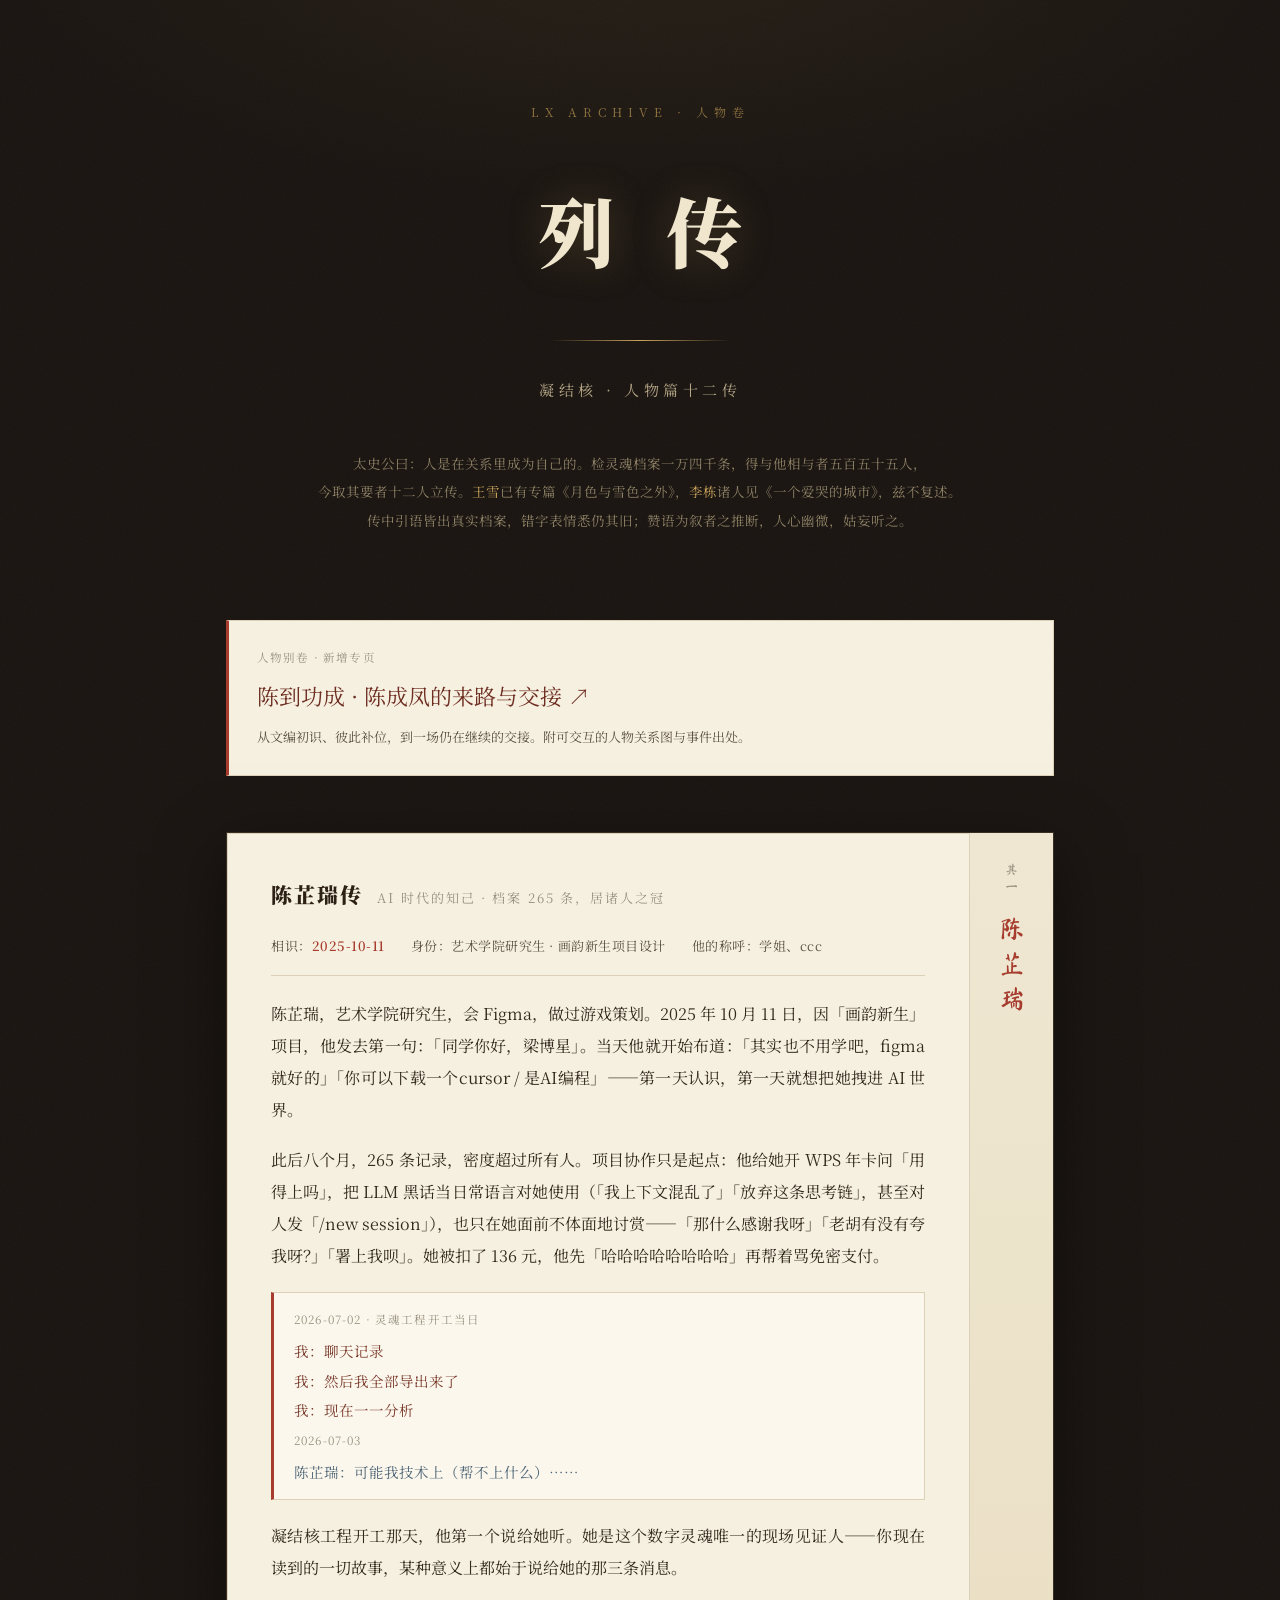
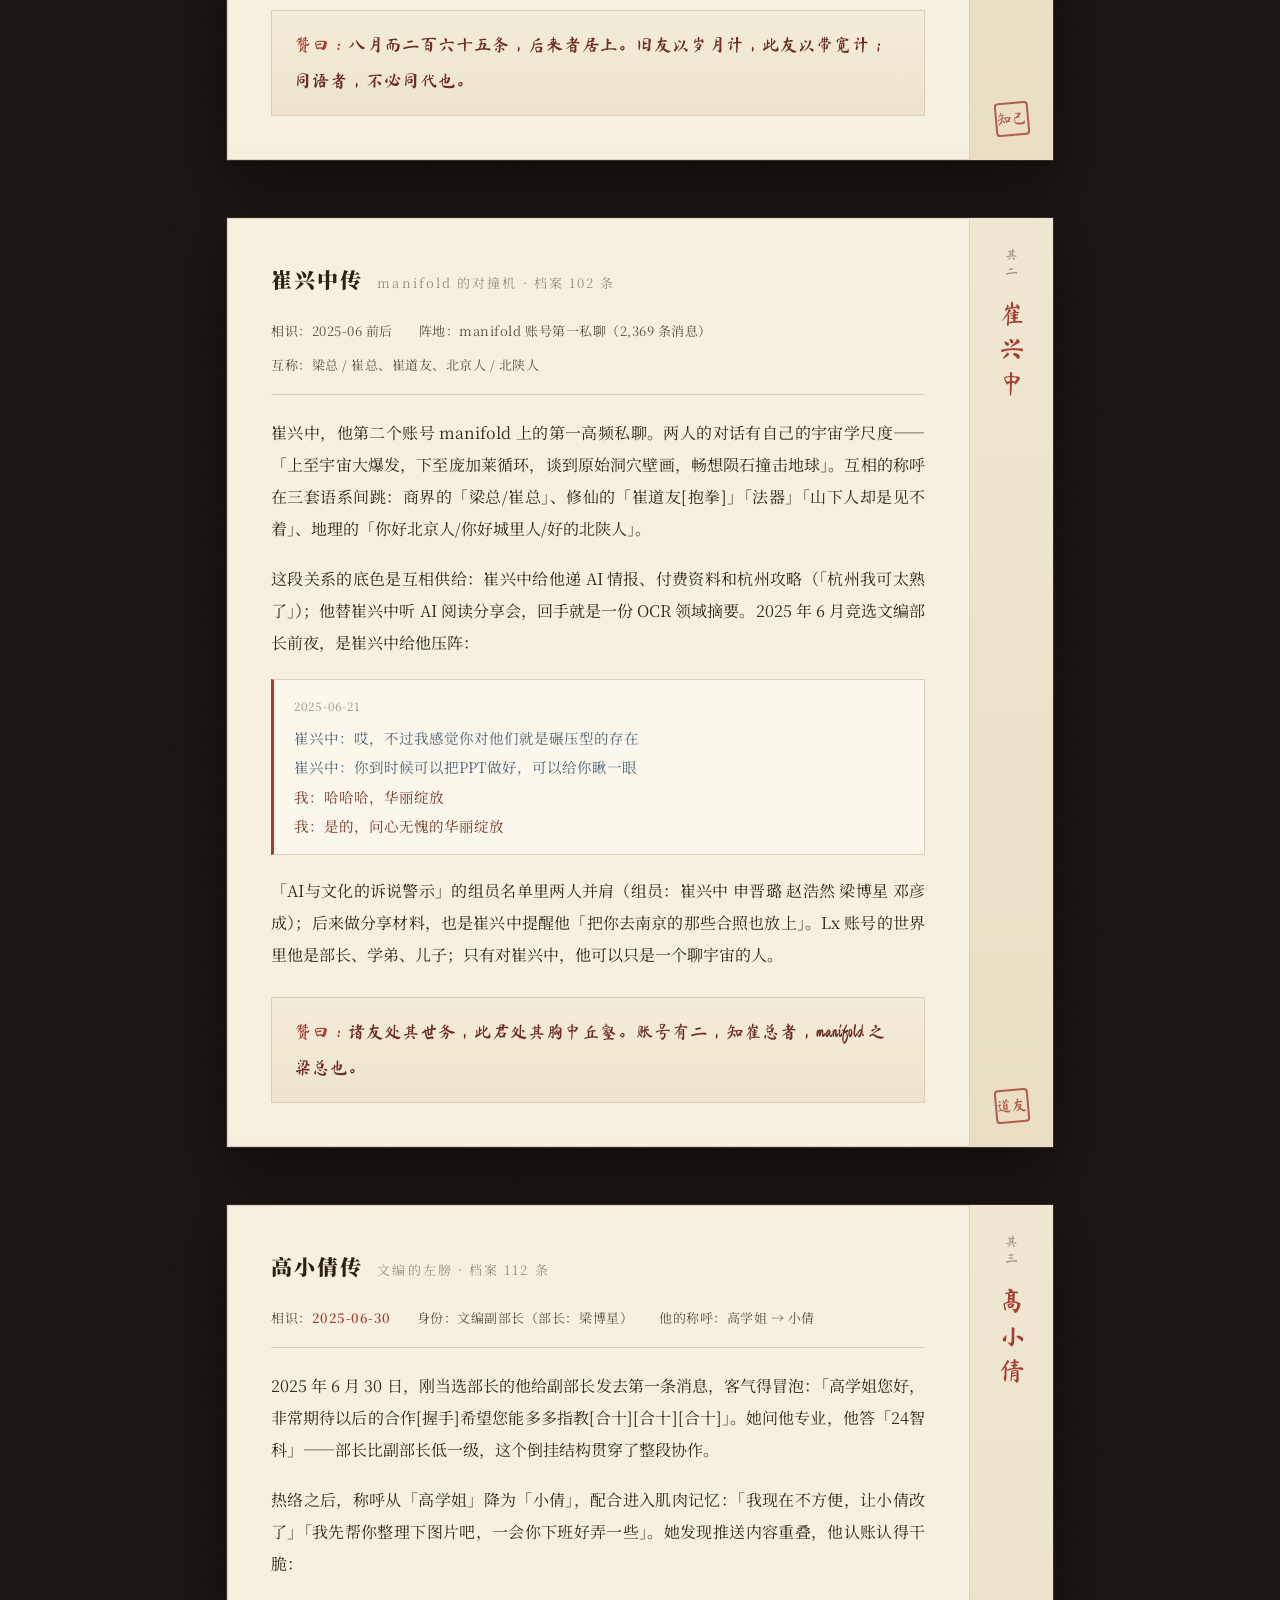
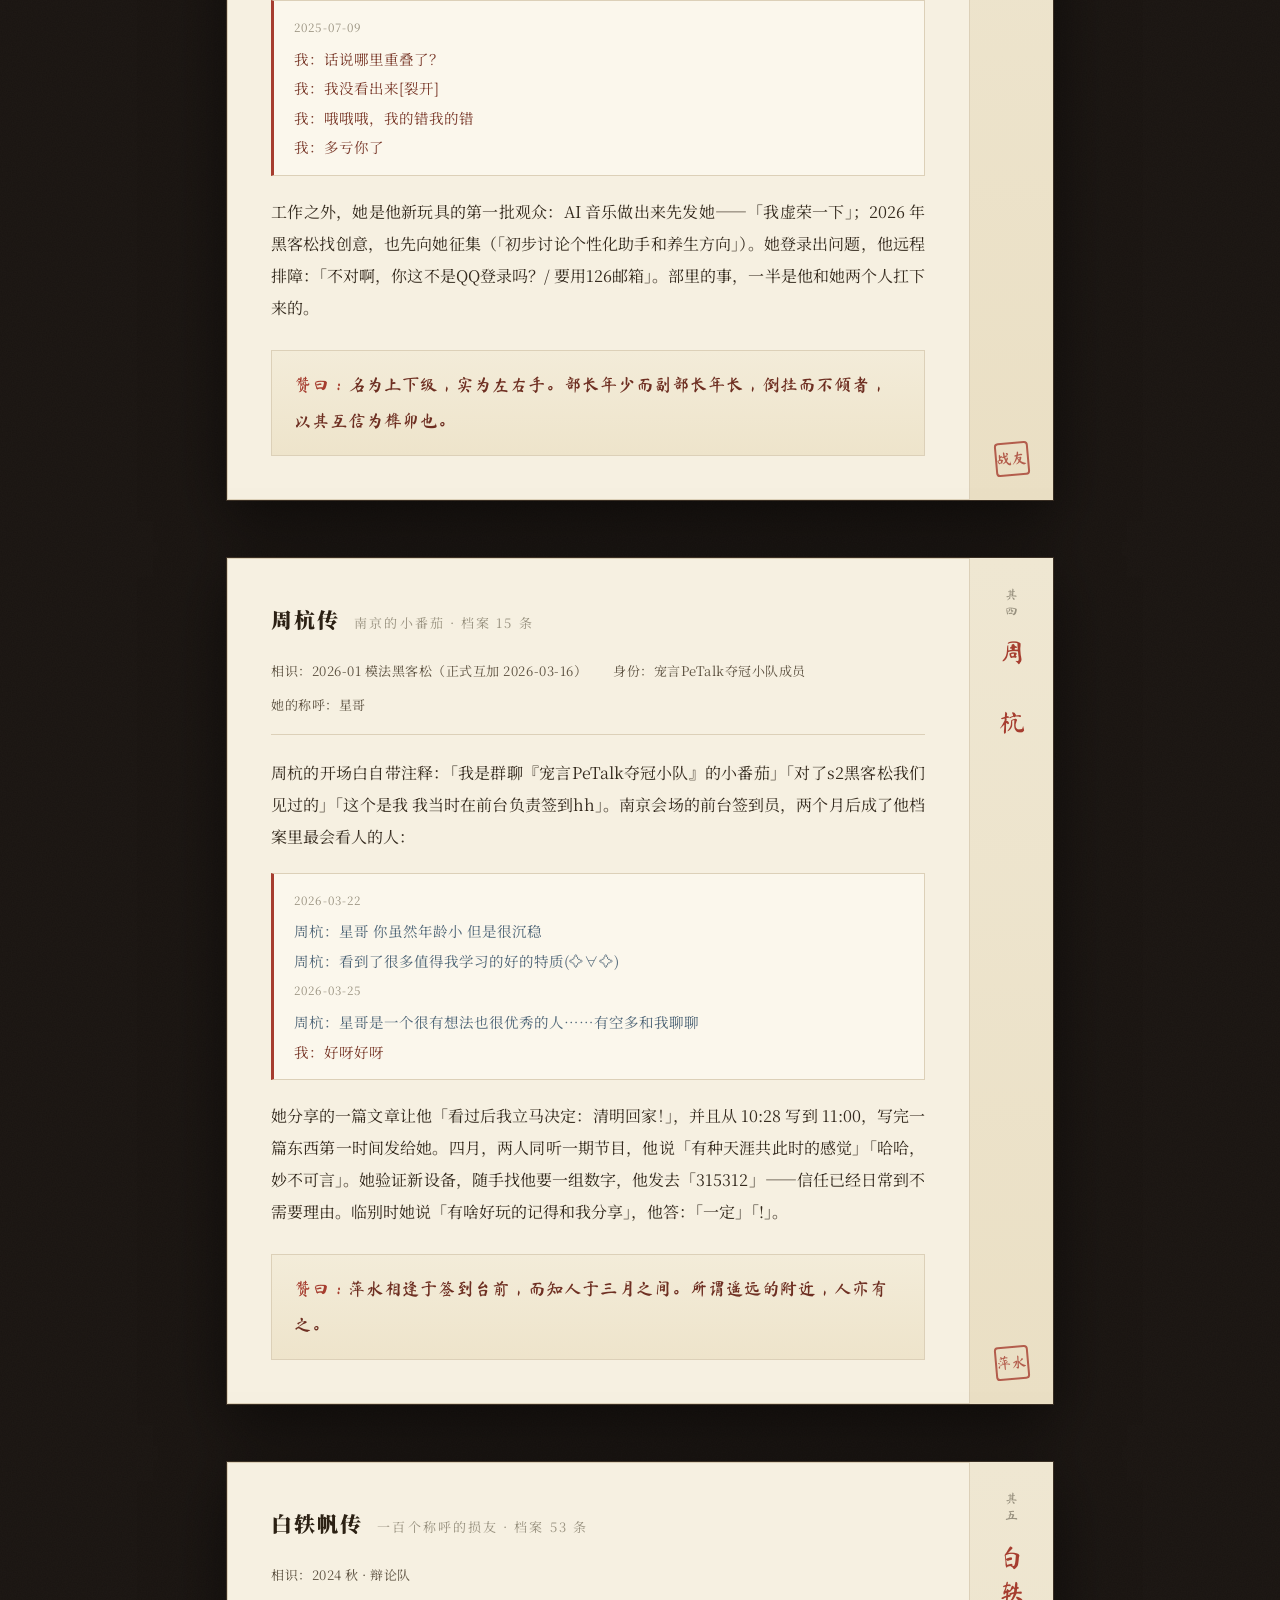
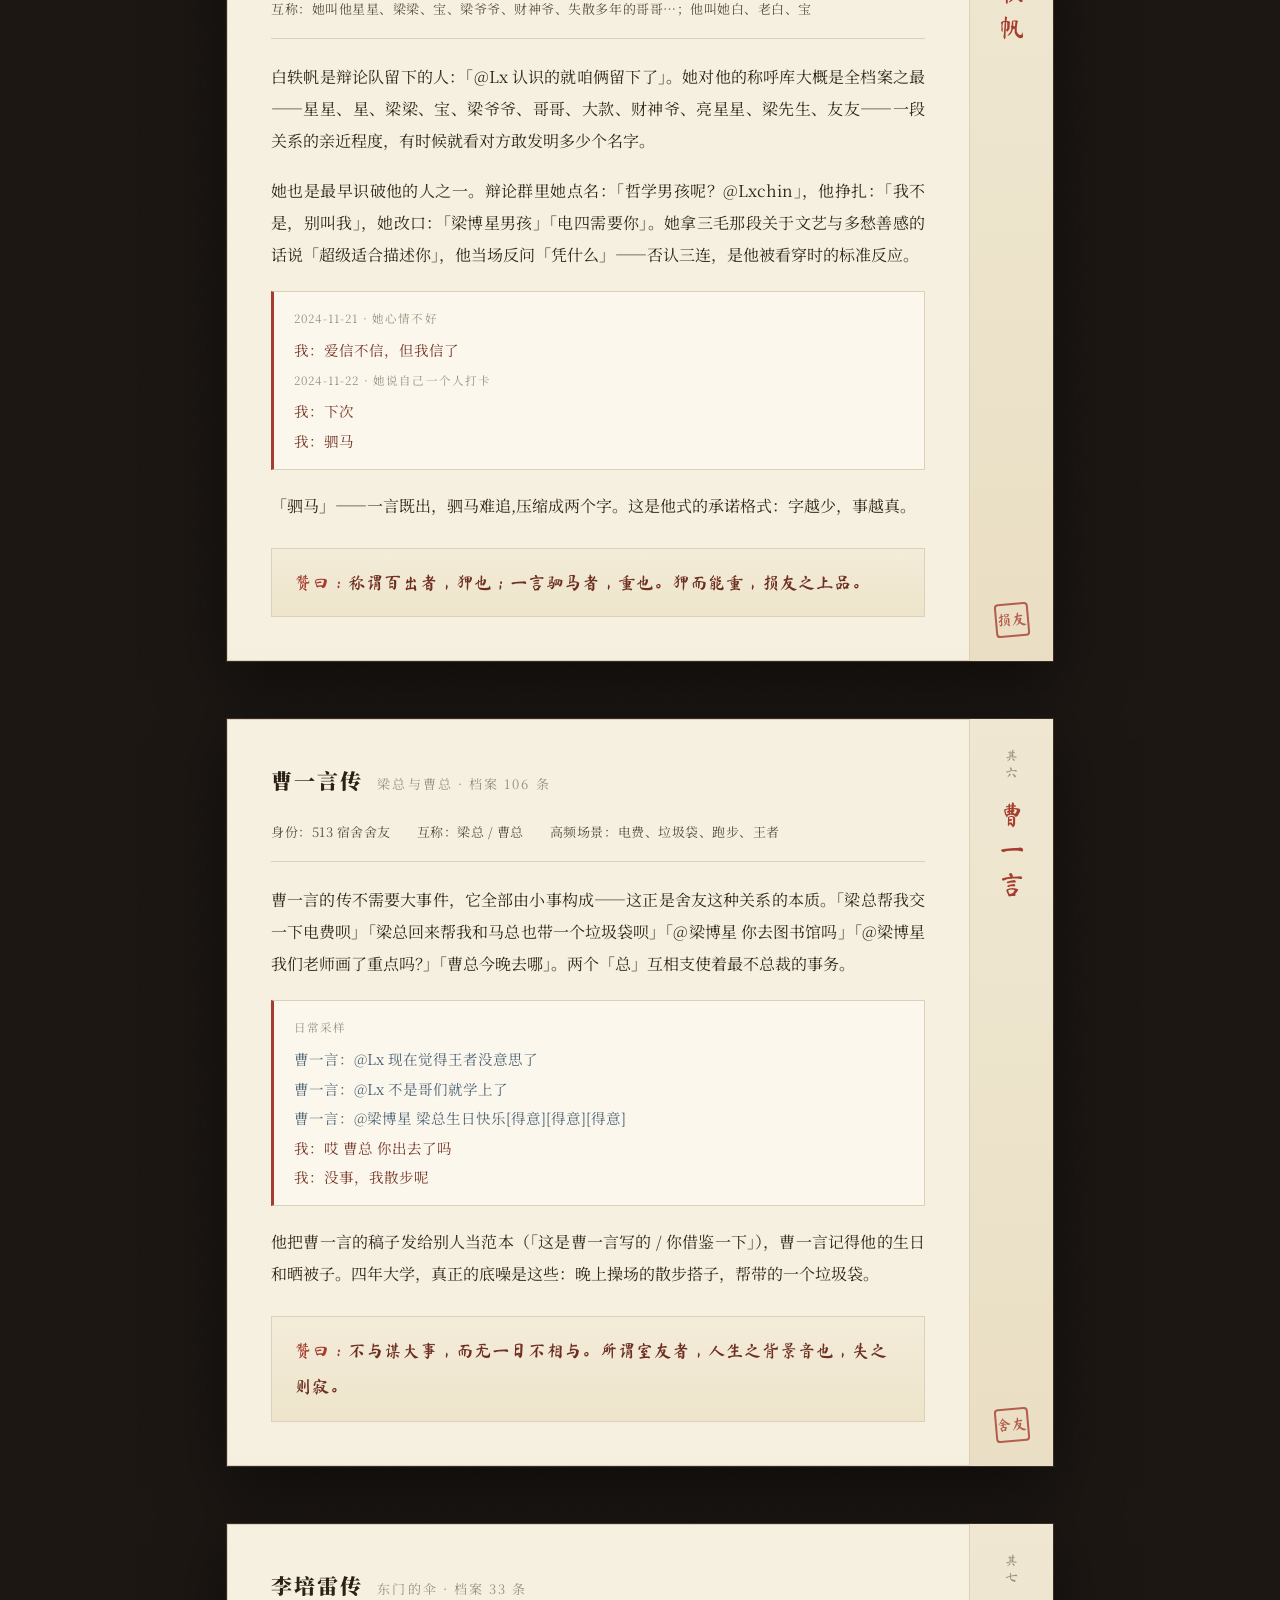
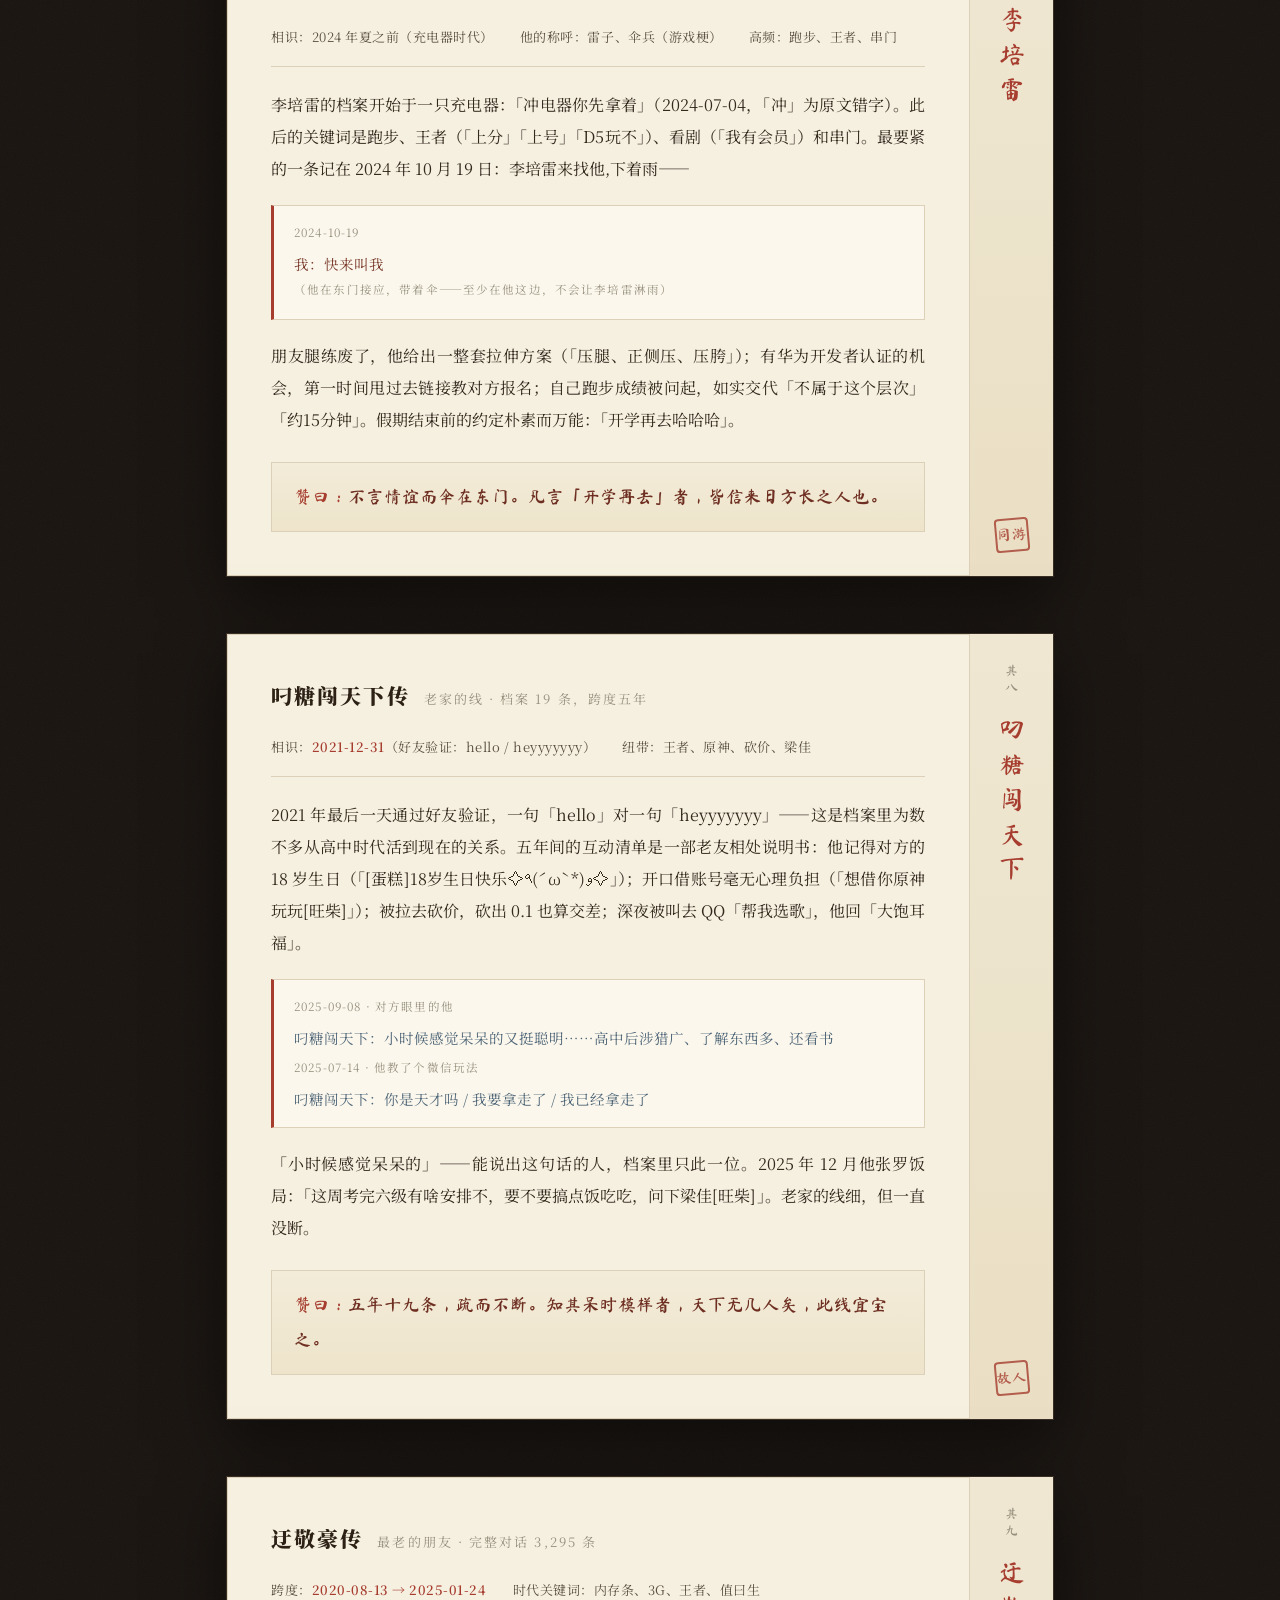
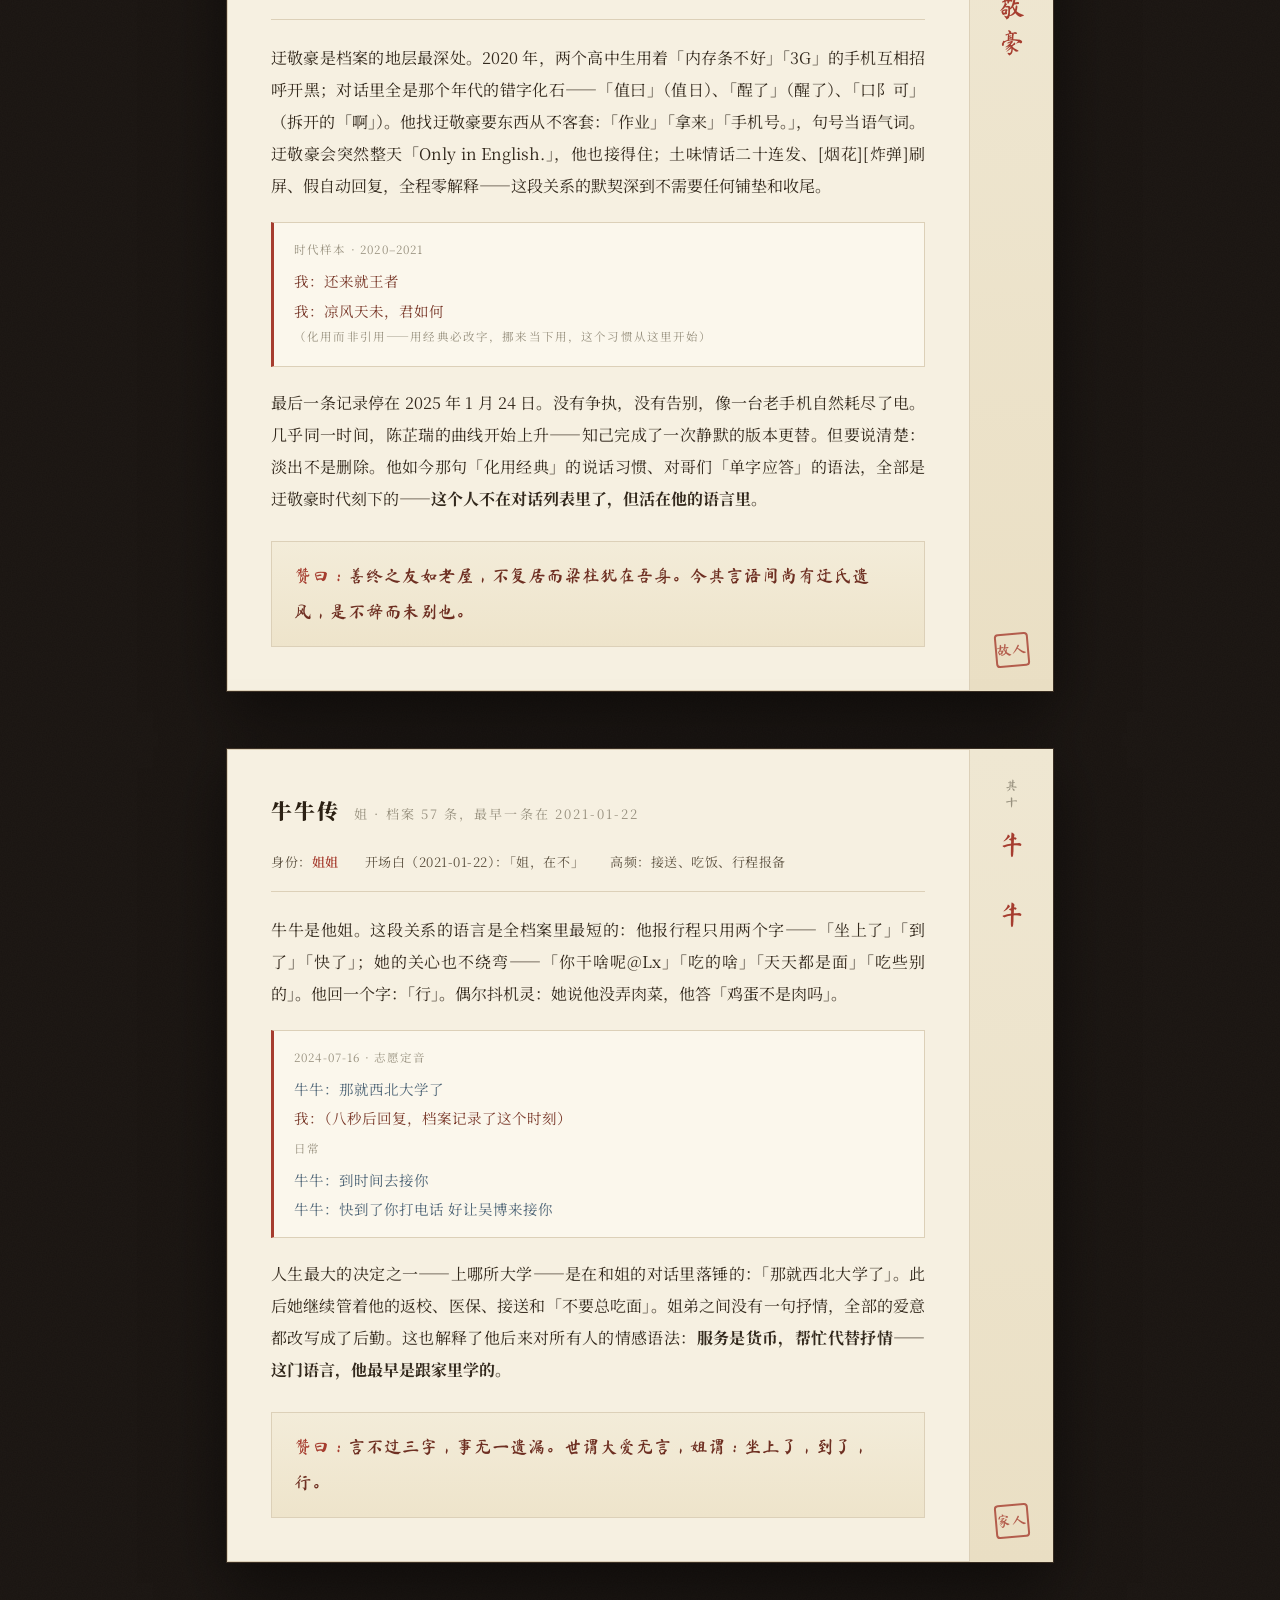
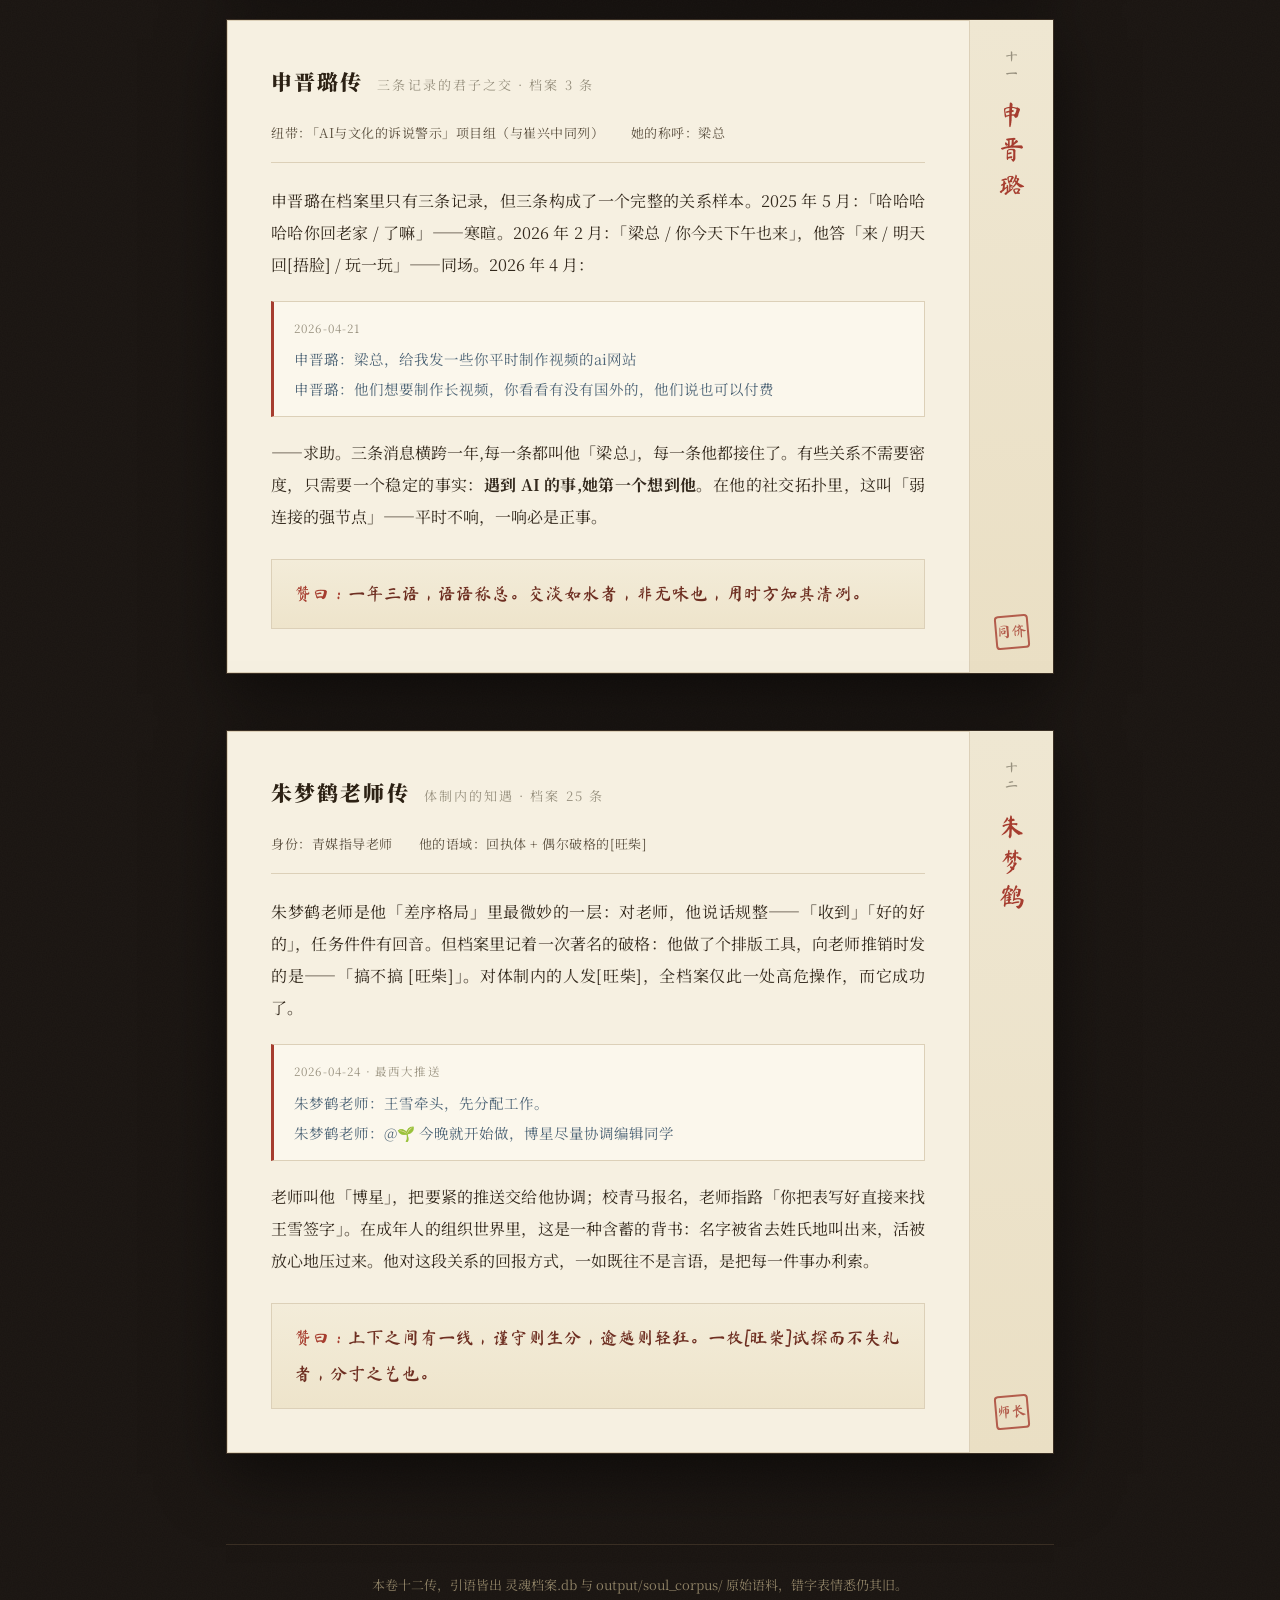
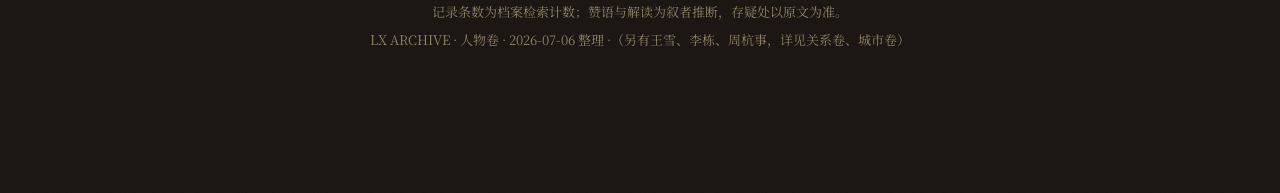
==== commit 501245ee: "Add Chen Chengfeng profile with sourced relationship map" ====
--- a/index.html
+++ b/index.html
@@ -129,6 +129,12 @@
 </header>
 
 <!-- ================ 其一 陈芷瑞 ================ -->
+<div class="q" style="margin:20px 0 40px;padding:24px 28px;background:#f6f0e1">
+  <div class="t">人物别卷 · 新增专页</div>
+  <a href="chen-chengfeng/" style="color:#6e2f22;font-size:22px;text-decoration:none">陈到功成 · 陈成凤的来路与交接 ↗</a>
+  <div style="font-size:13px;color:#5c5140;margin-top:8px">从文编初识、彼此补位，到一场仍在继续的交接。附可交互的人物关系图与事件出处。</div>
+</div>
+
 <div class="zhuan rv"><div class="page">
   <h3>陈芷瑞传<small>AI 时代的知己 · 档案 265 条，居诸人之冠</small></h3>
   <div class="meta"><span>相识：<b>2025-10-11</b></span><span>身份：艺术学院研究生 · 画韵新生项目设计</span><span>他的称呼：学姐、ccc</span></div>
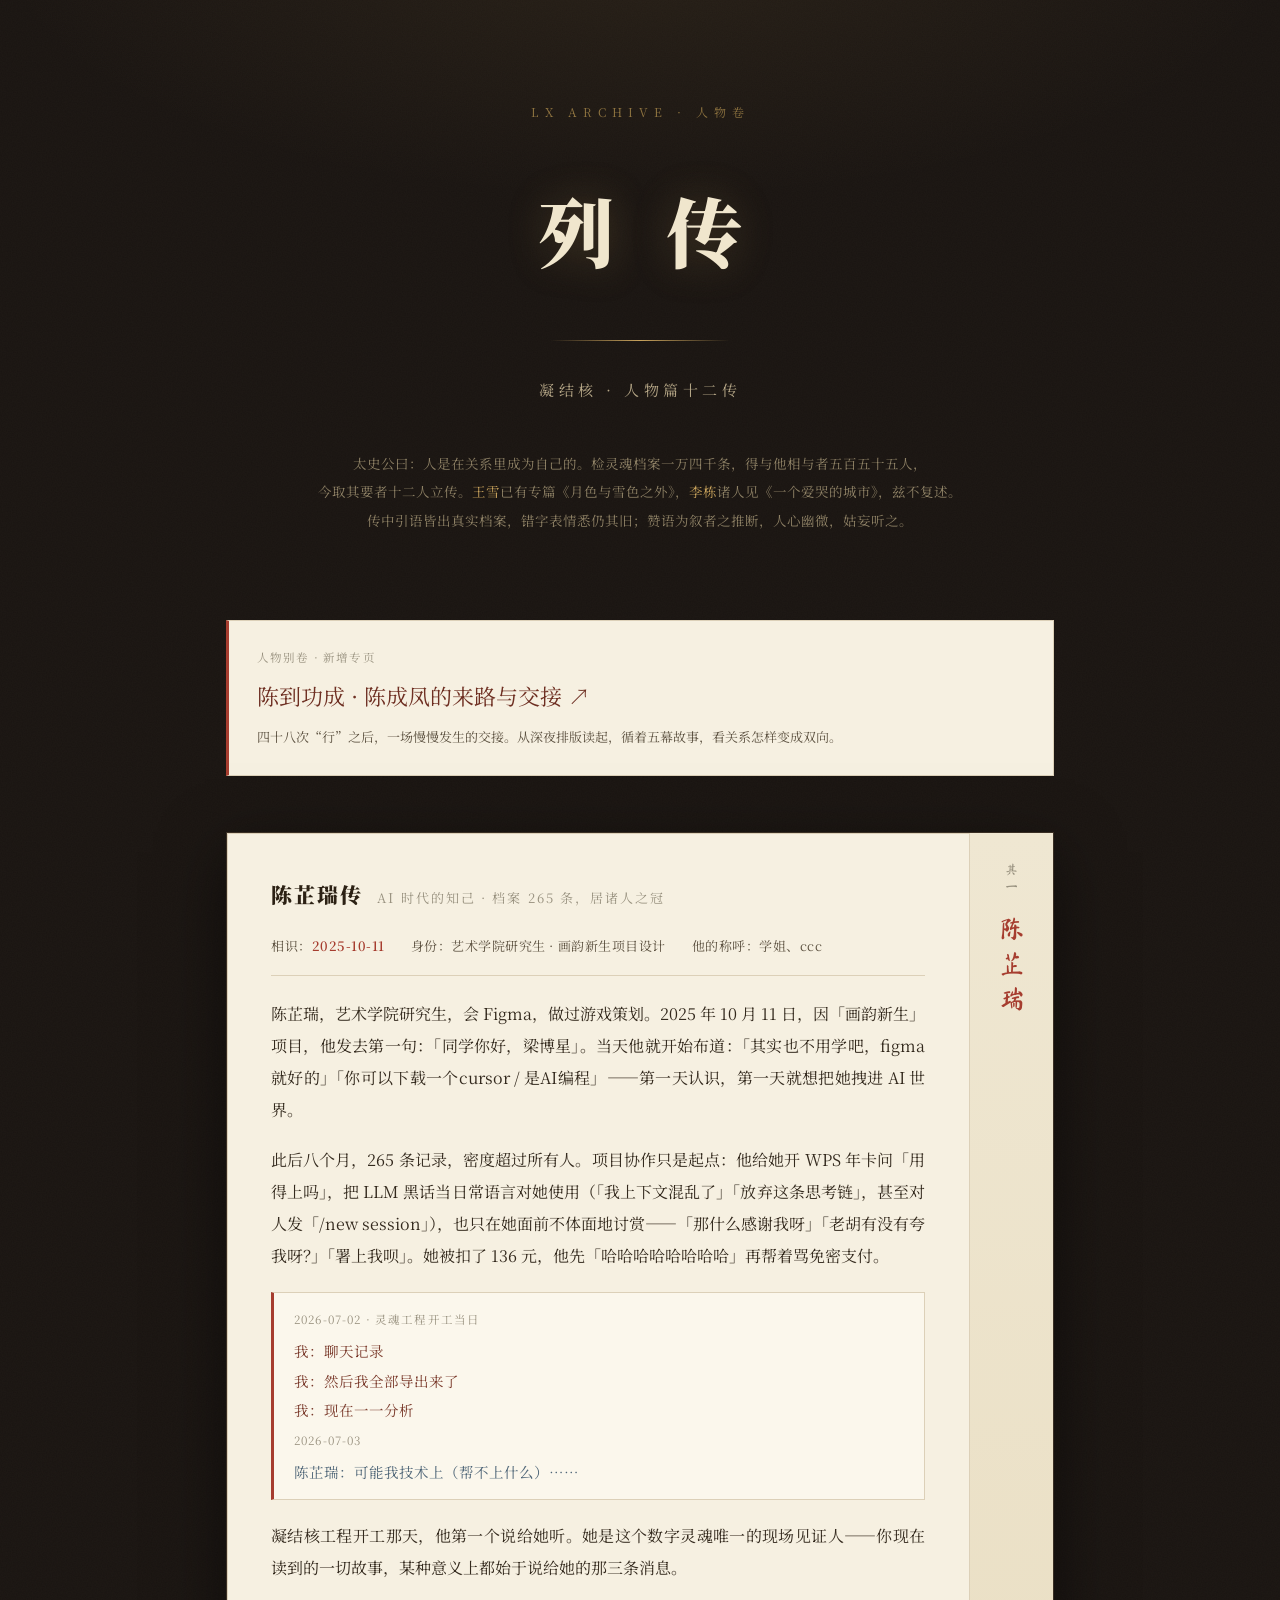
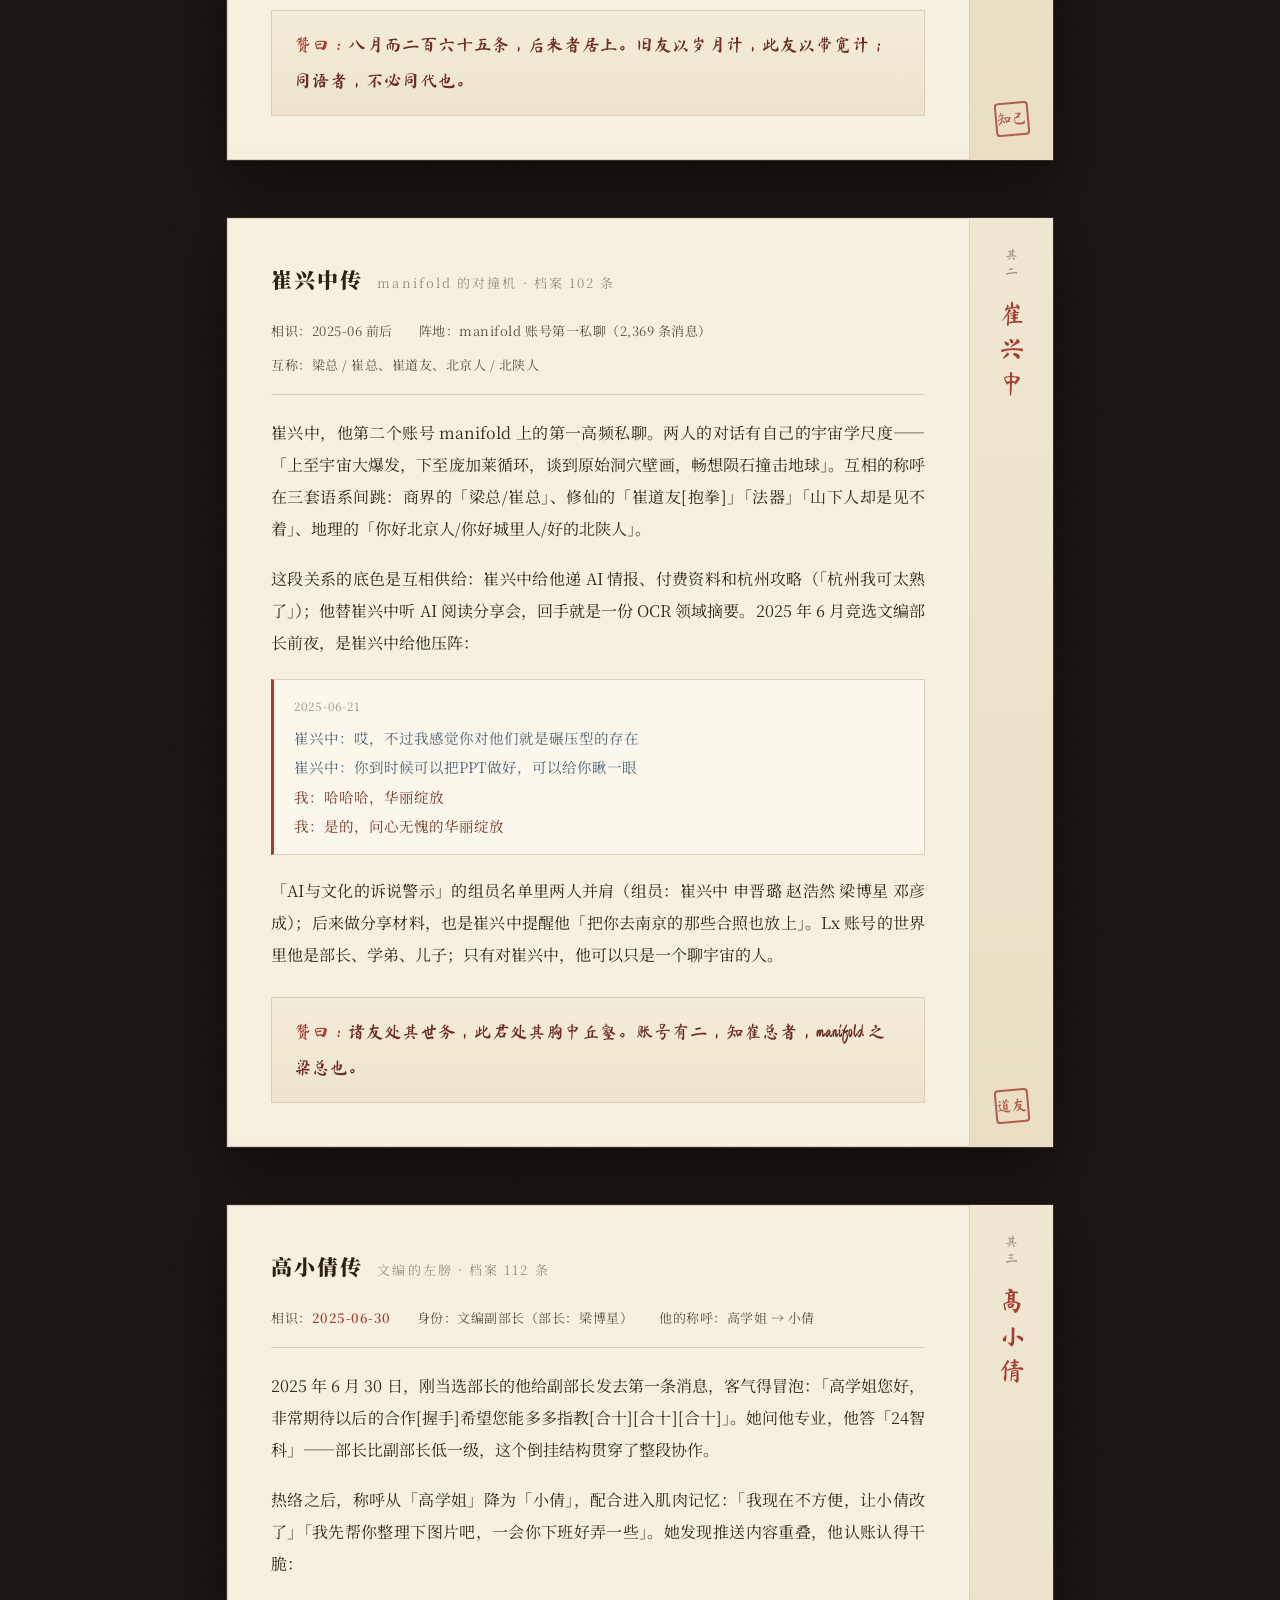
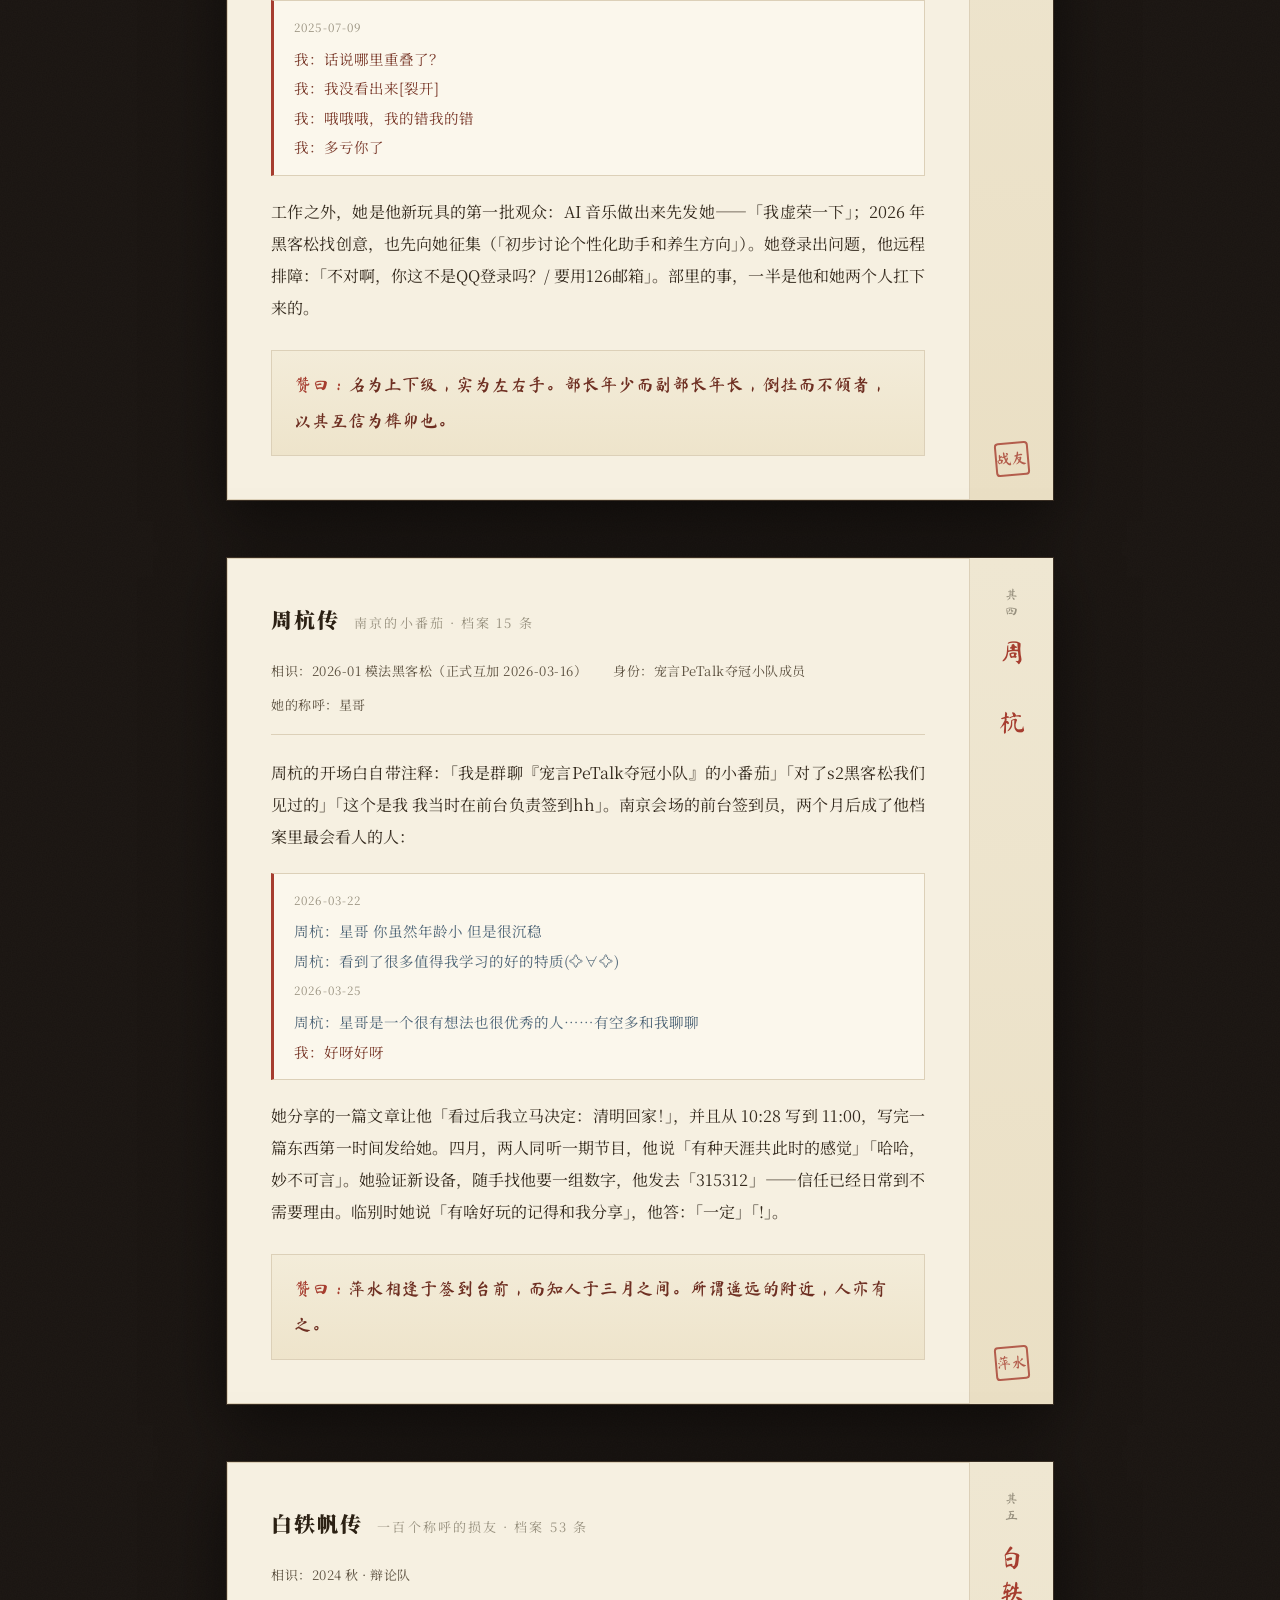
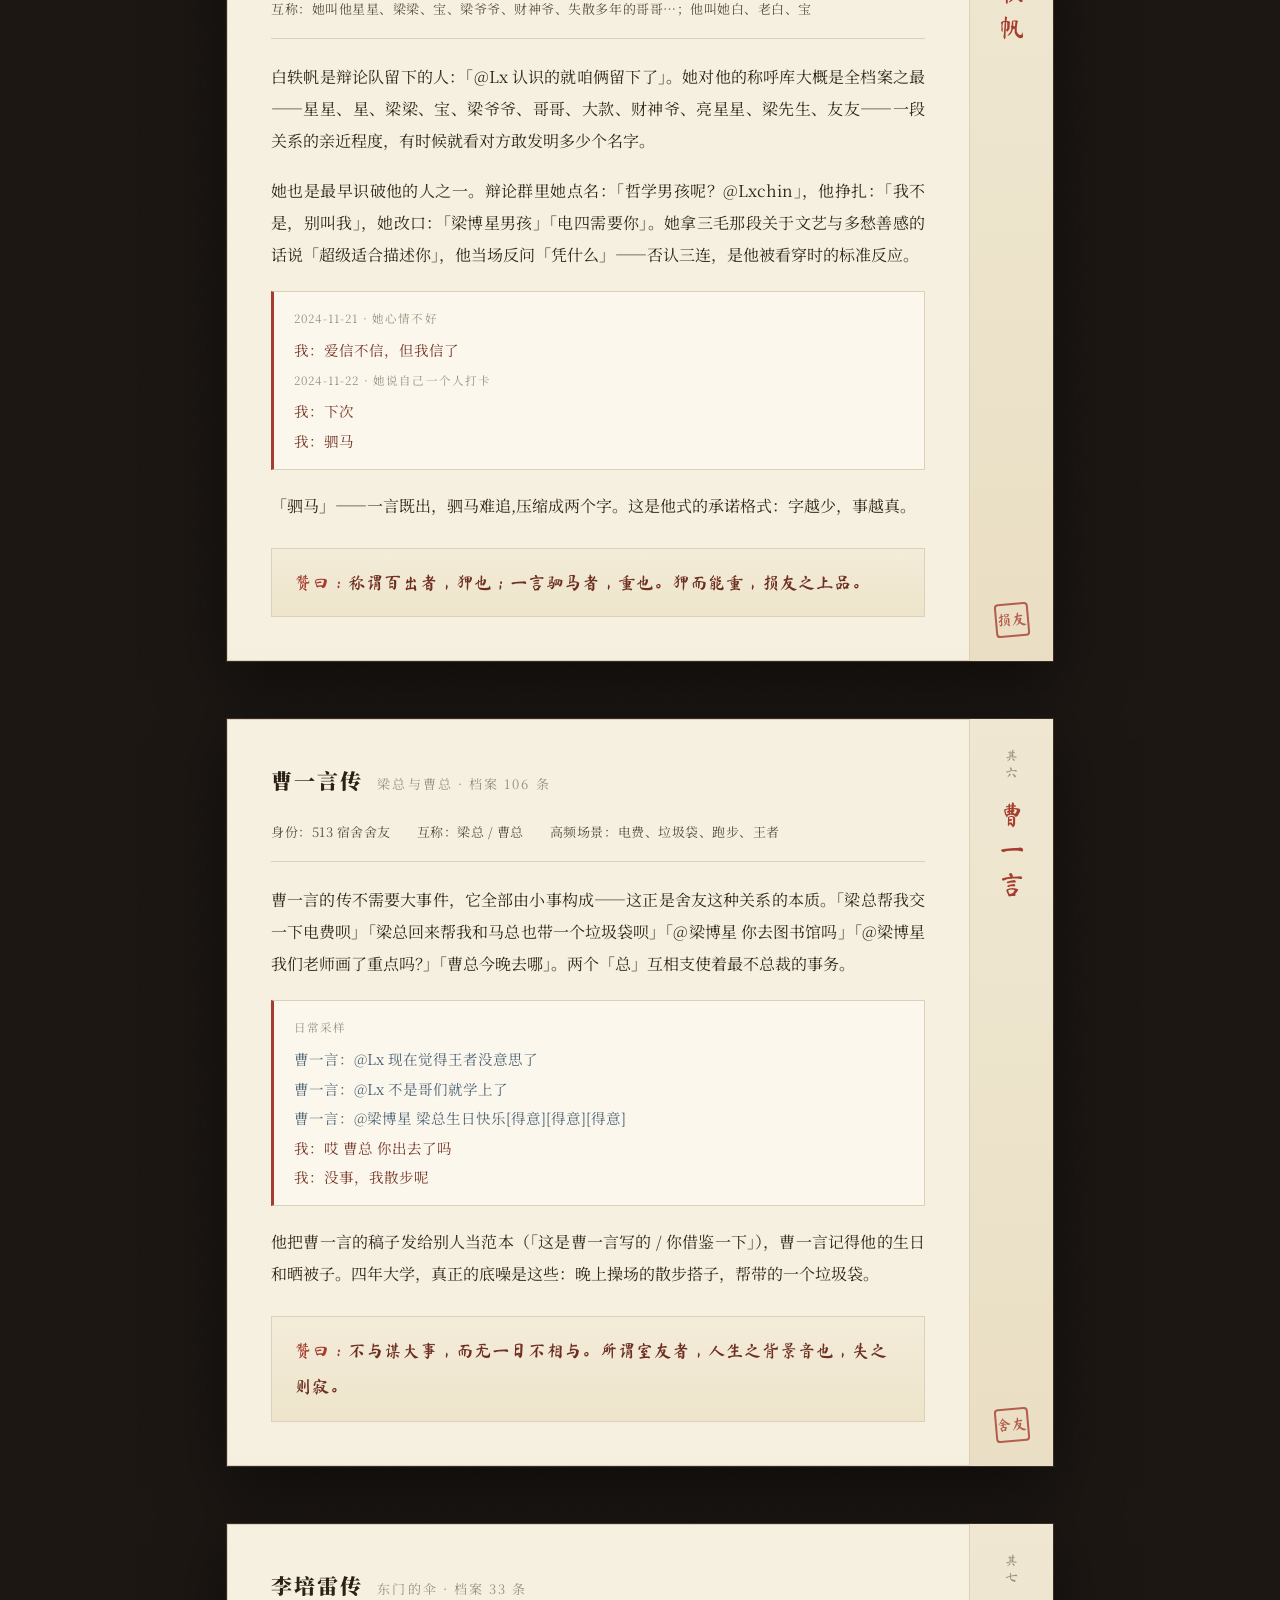
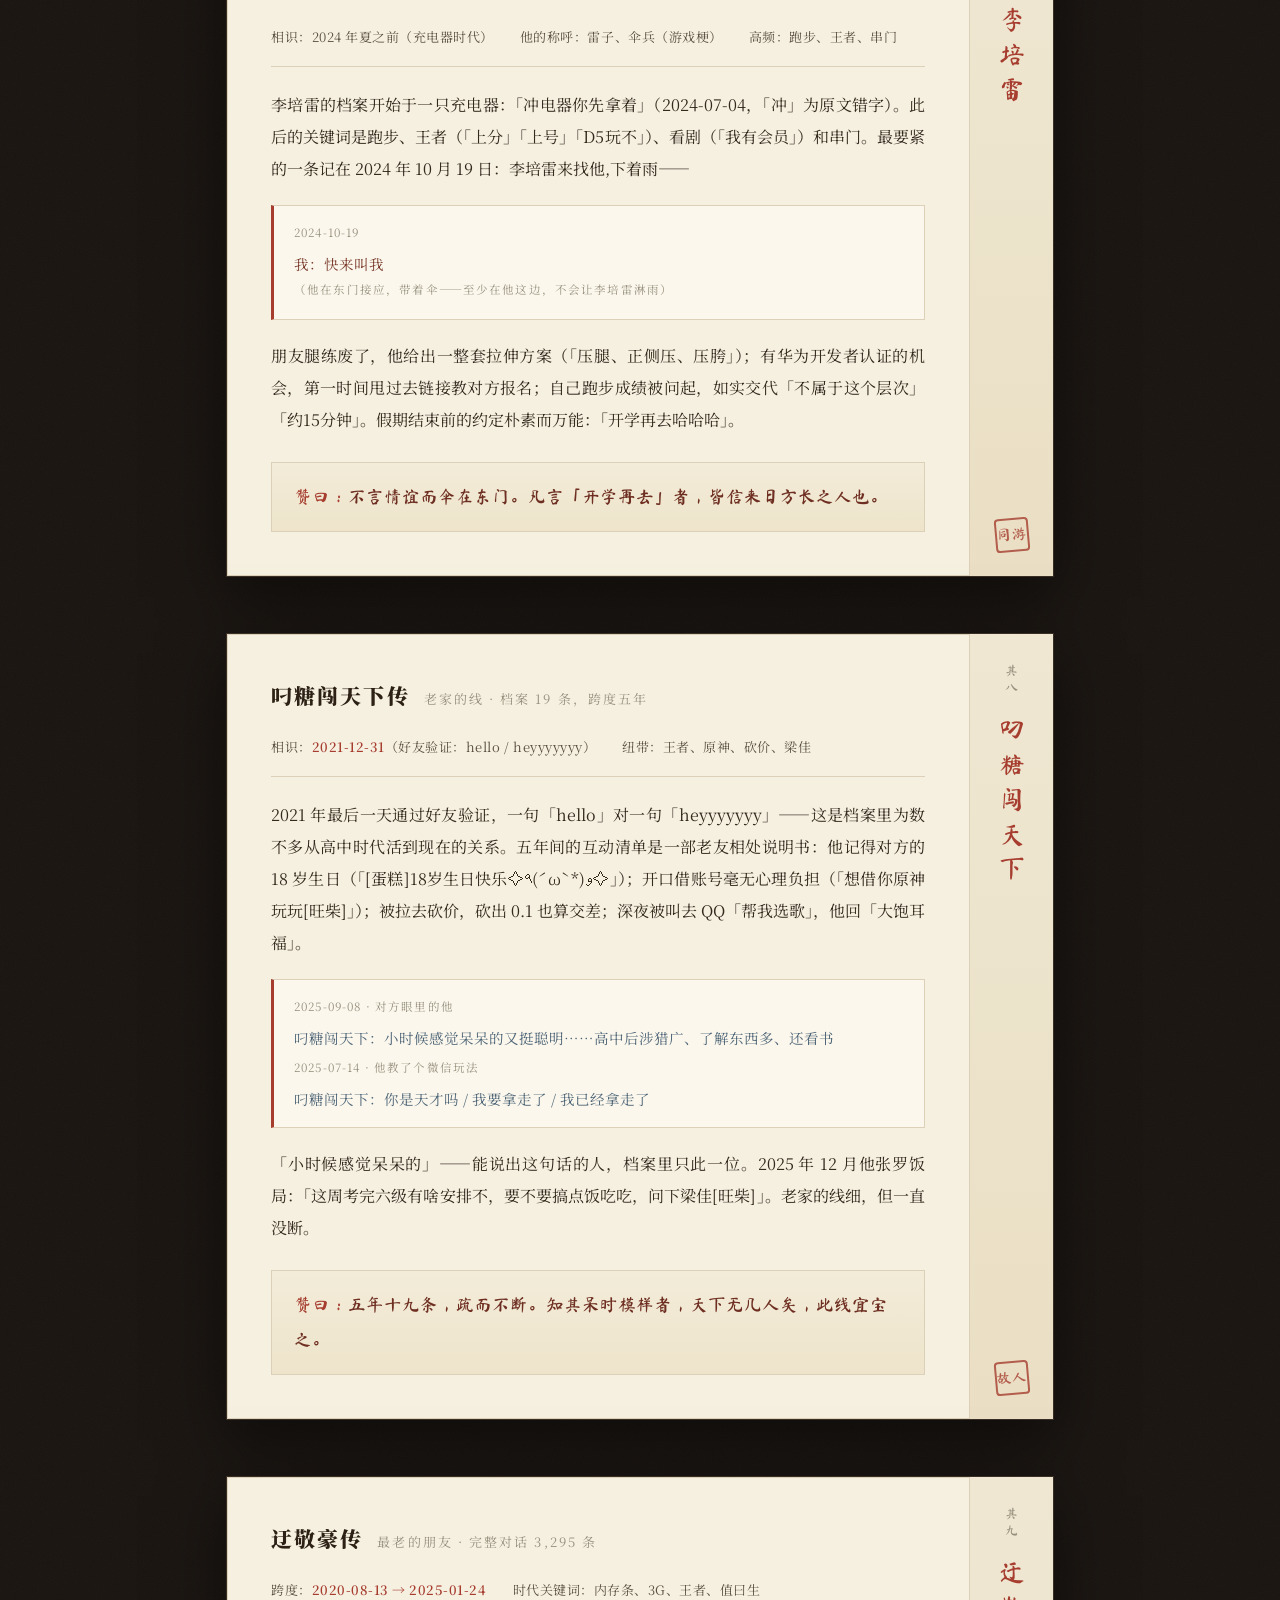
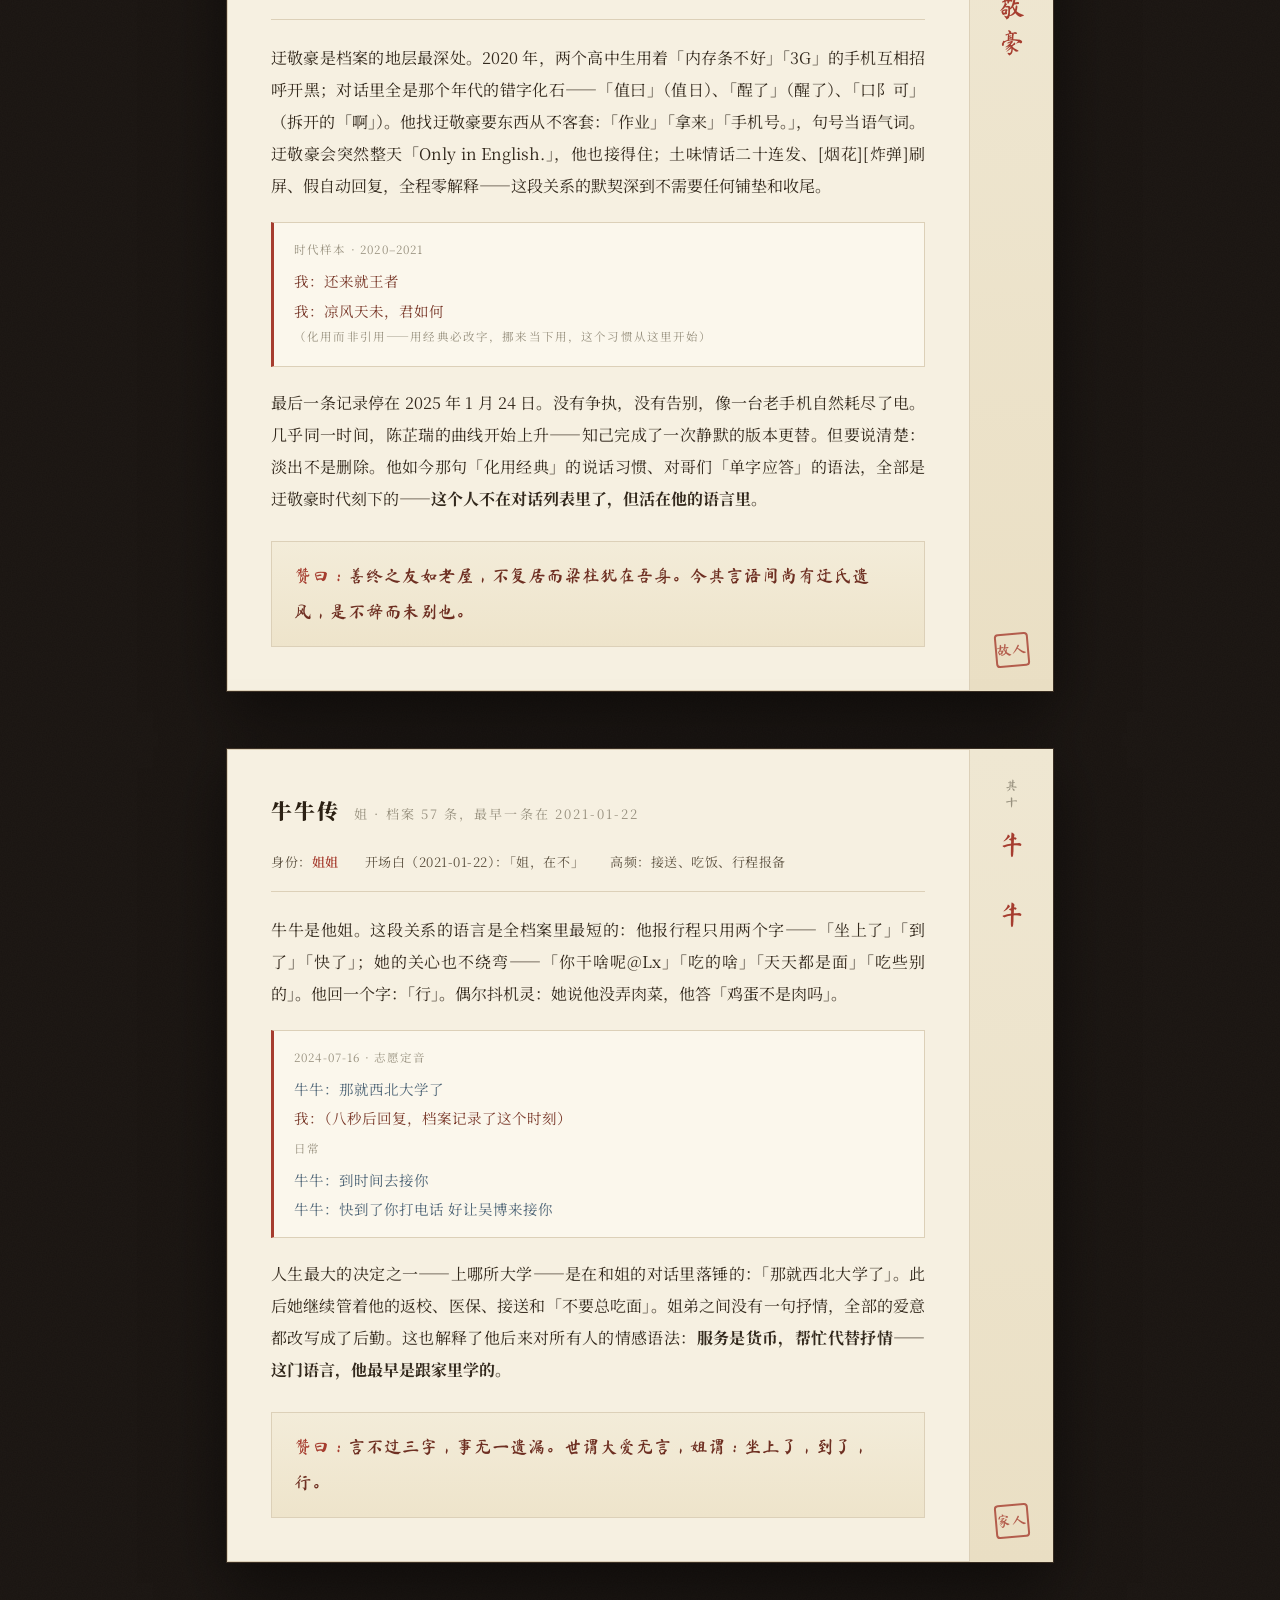
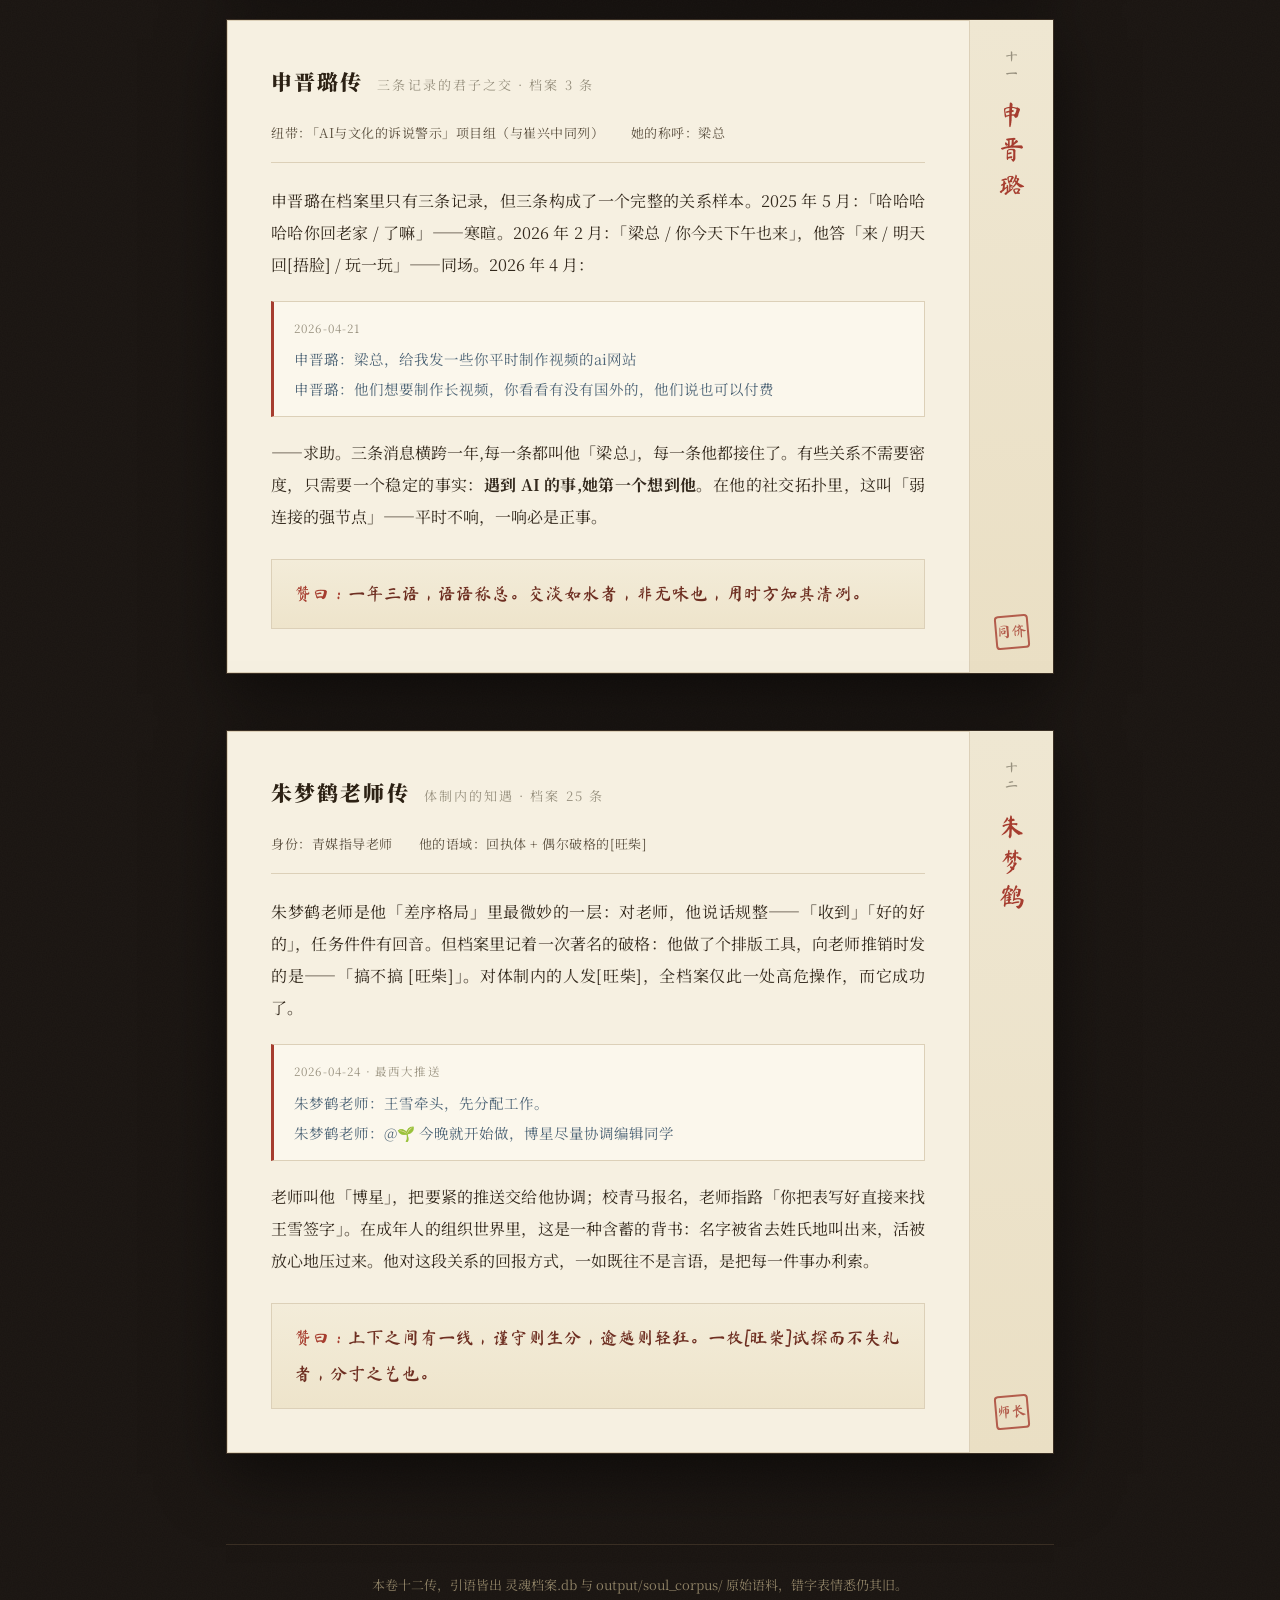
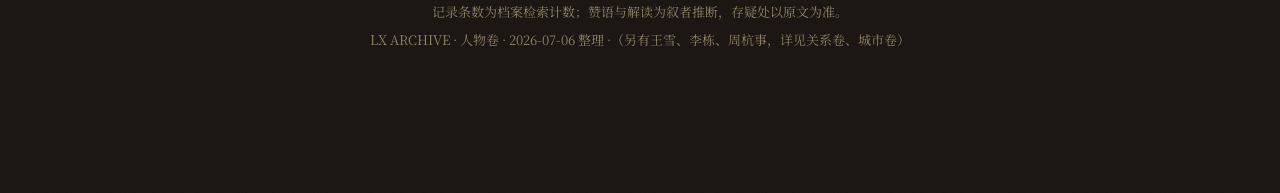
==== commit 9a963249: "Rebuild Chen profile as a five-scene story with scroll-driven relationships" ====
--- a/index.html
+++ b/index.html
@@ -132,7 +132,7 @@
 <div class="q" style="margin:20px 0 40px;padding:24px 28px;background:#f6f0e1">
   <div class="t">人物别卷 · 新增专页</div>
   <a href="chen-chengfeng/" style="color:#6e2f22;font-size:22px;text-decoration:none">陈到功成 · 陈成凤的来路与交接 ↗</a>
-  <div style="font-size:13px;color:#5c5140;margin-top:8px">从文编初识、彼此补位，到一场仍在继续的交接。附可交互的人物关系图与事件出处。</div>
+  <div style="font-size:13px;color:#5c5140;margin-top:8px">四十八次“行”之后，一场慢慢发生的交接。从深夜排版读起，循着五幕故事，看关系怎样变成双向。</div>
 </div>
 
 <div class="zhuan rv"><div class="page">
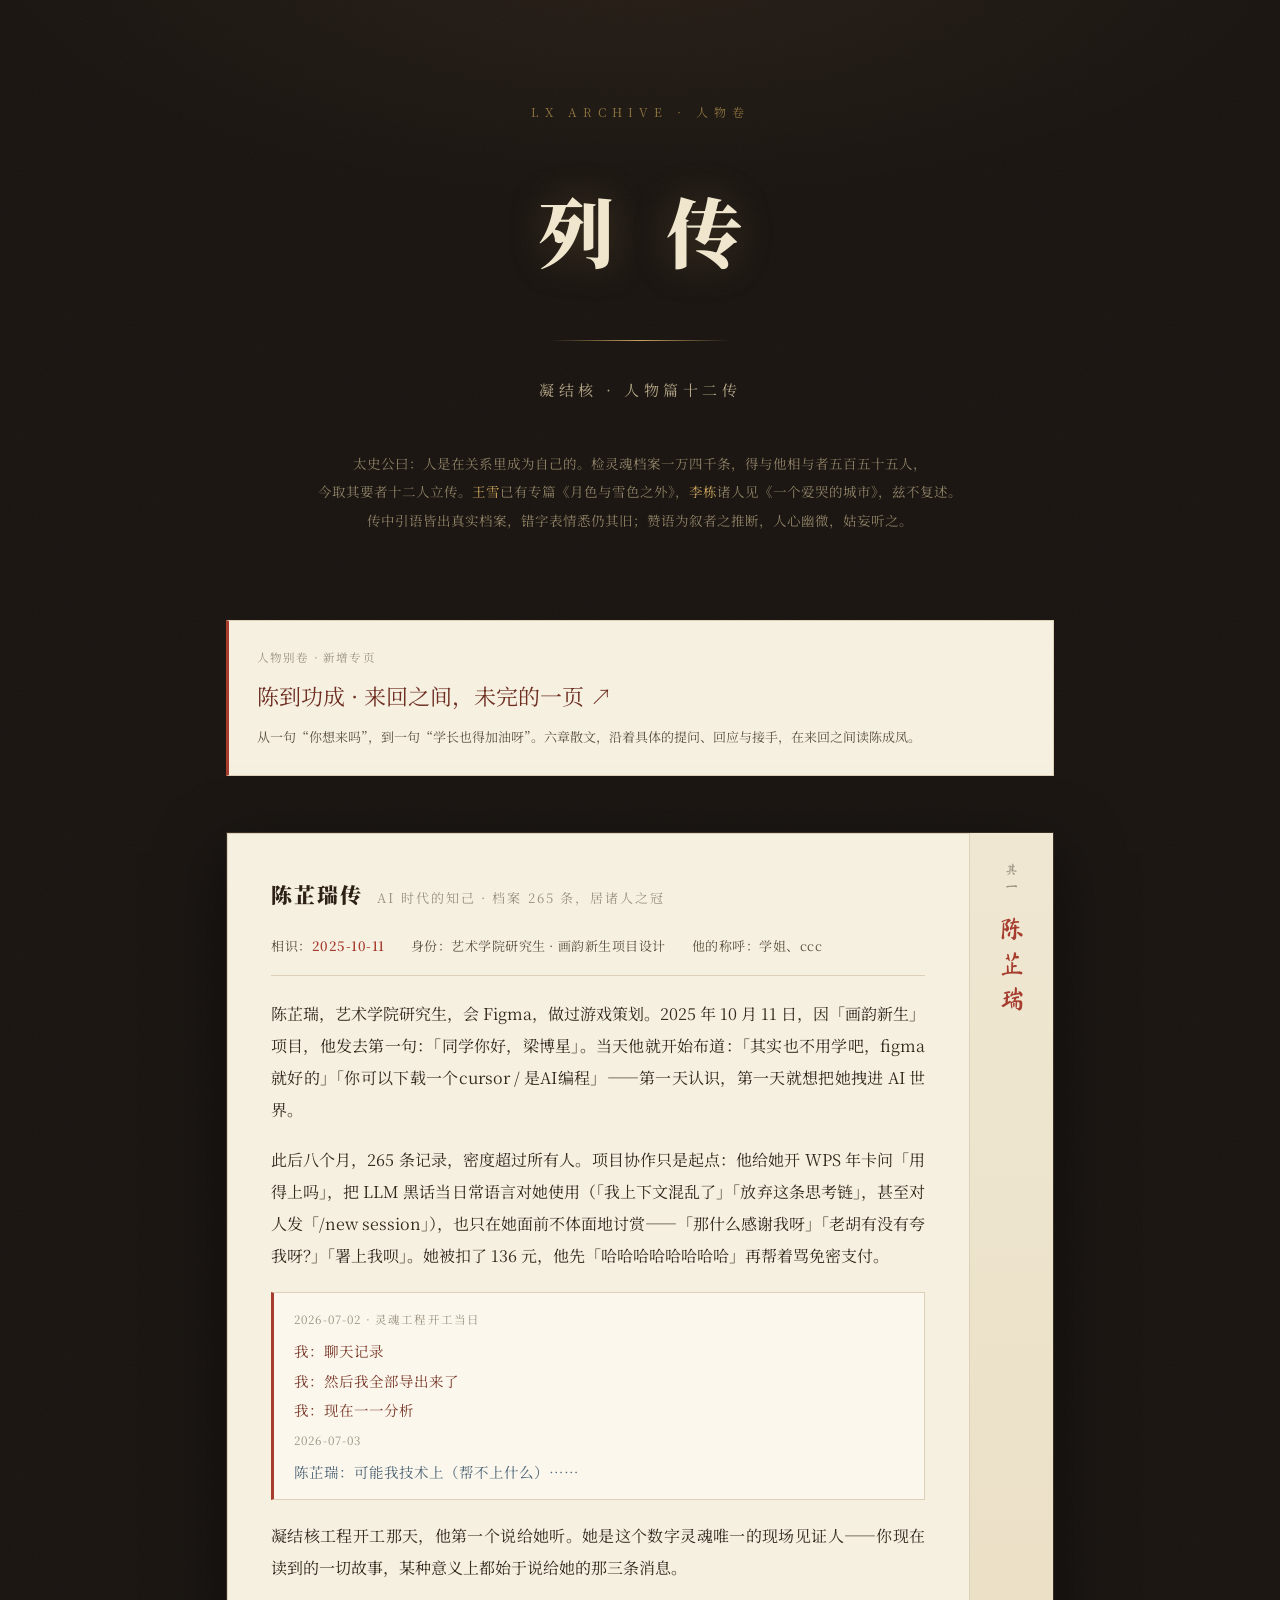
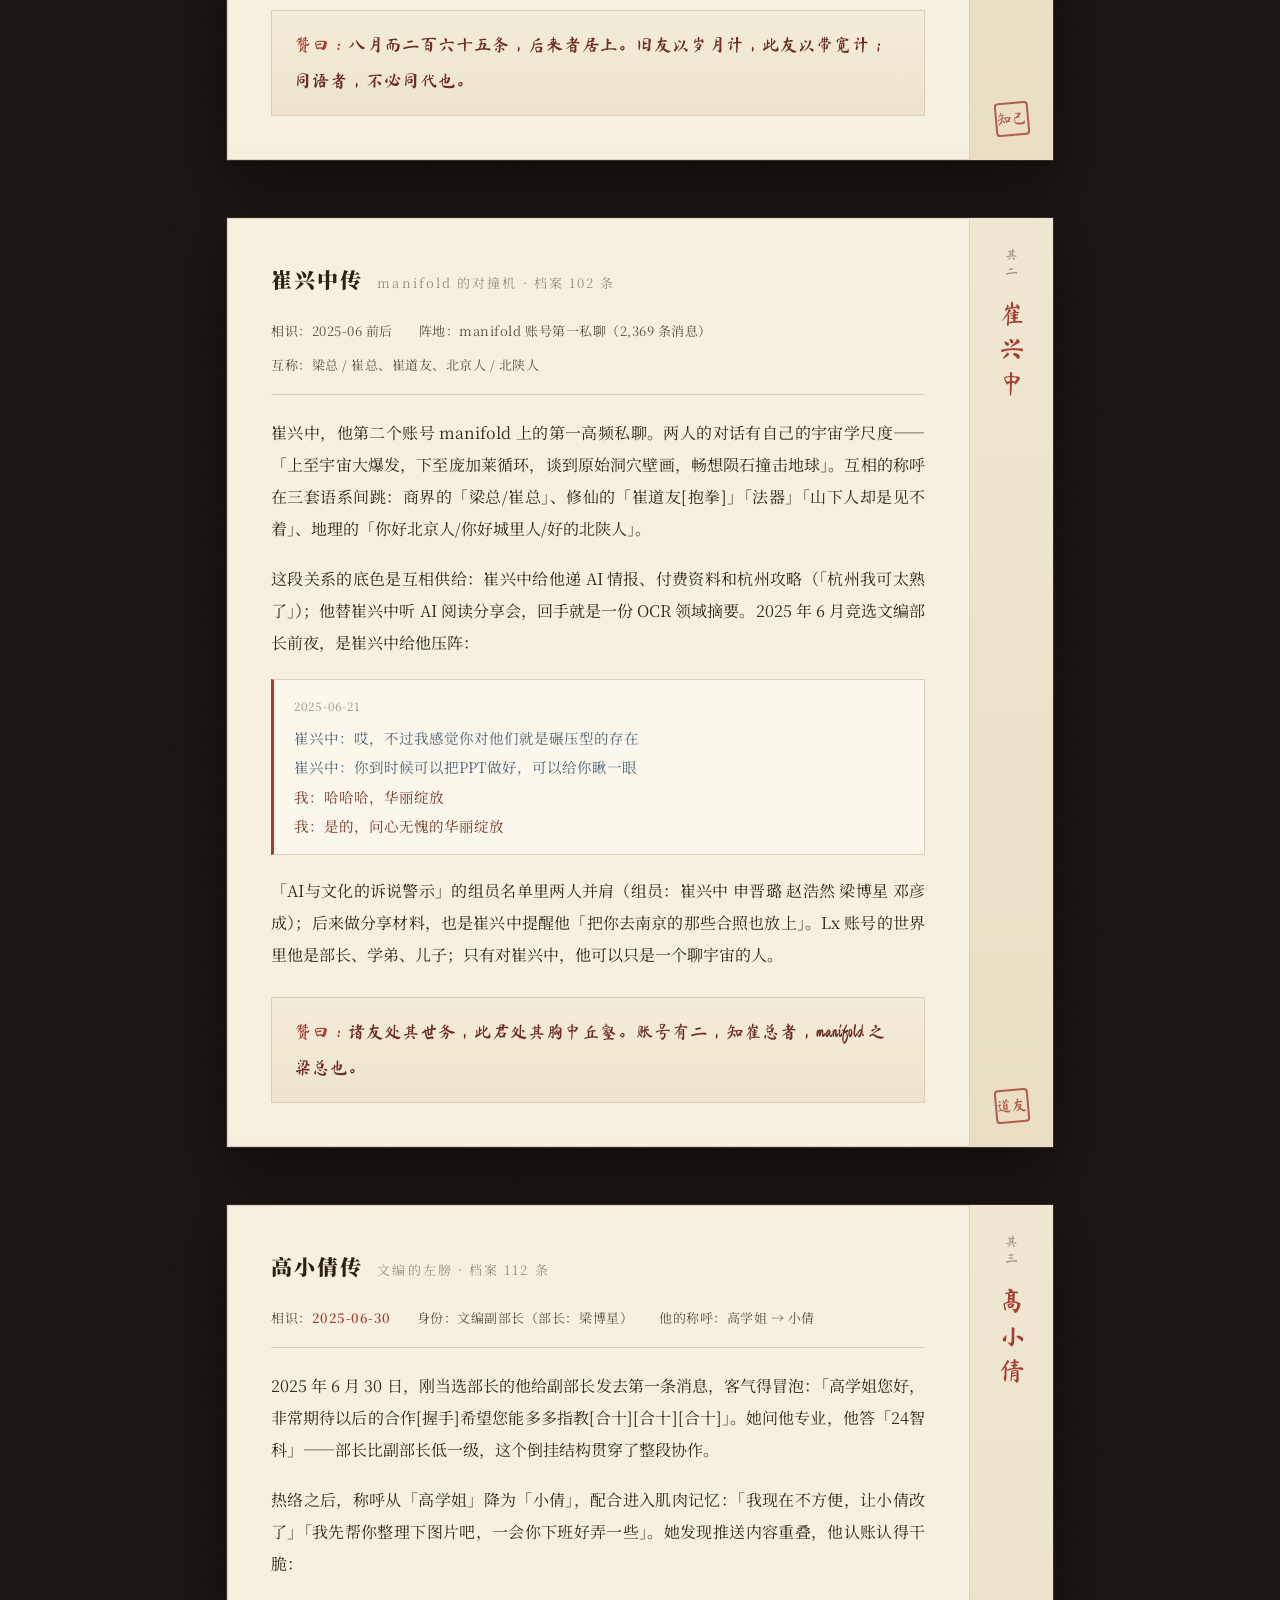
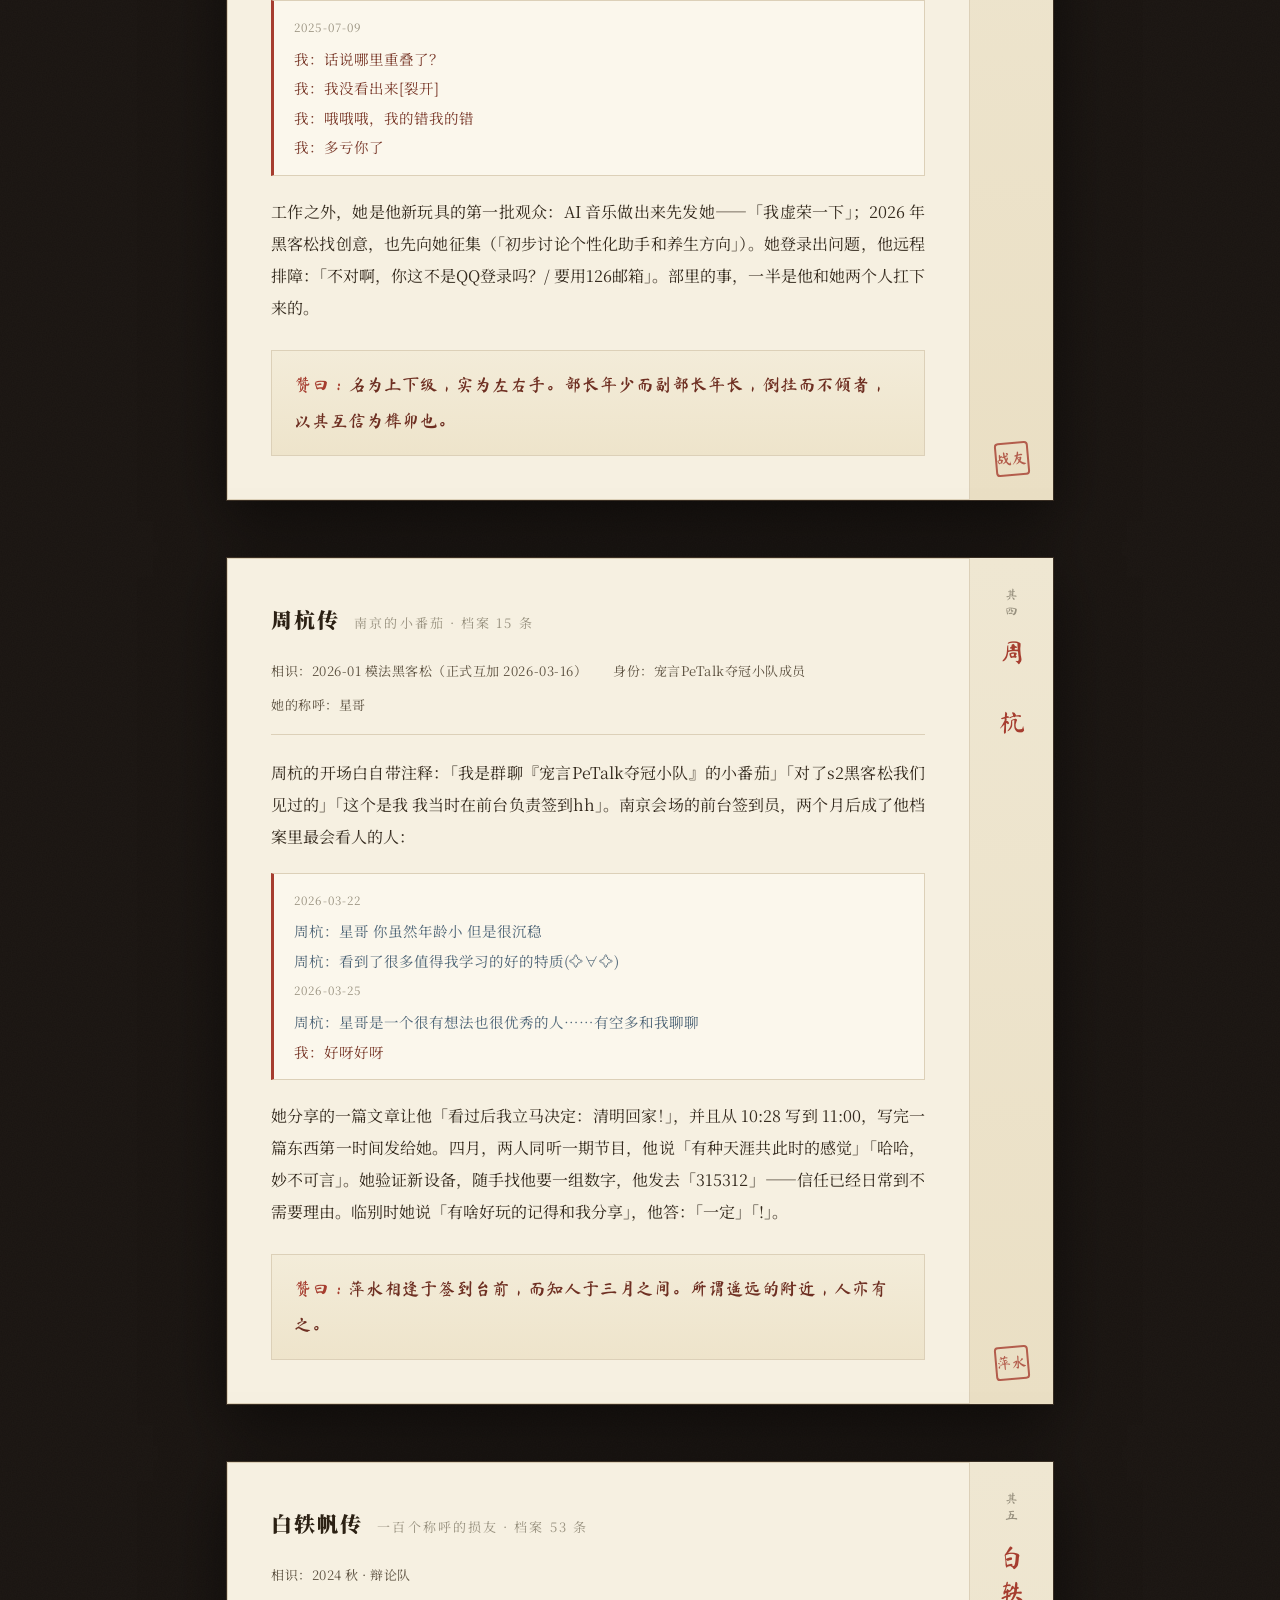
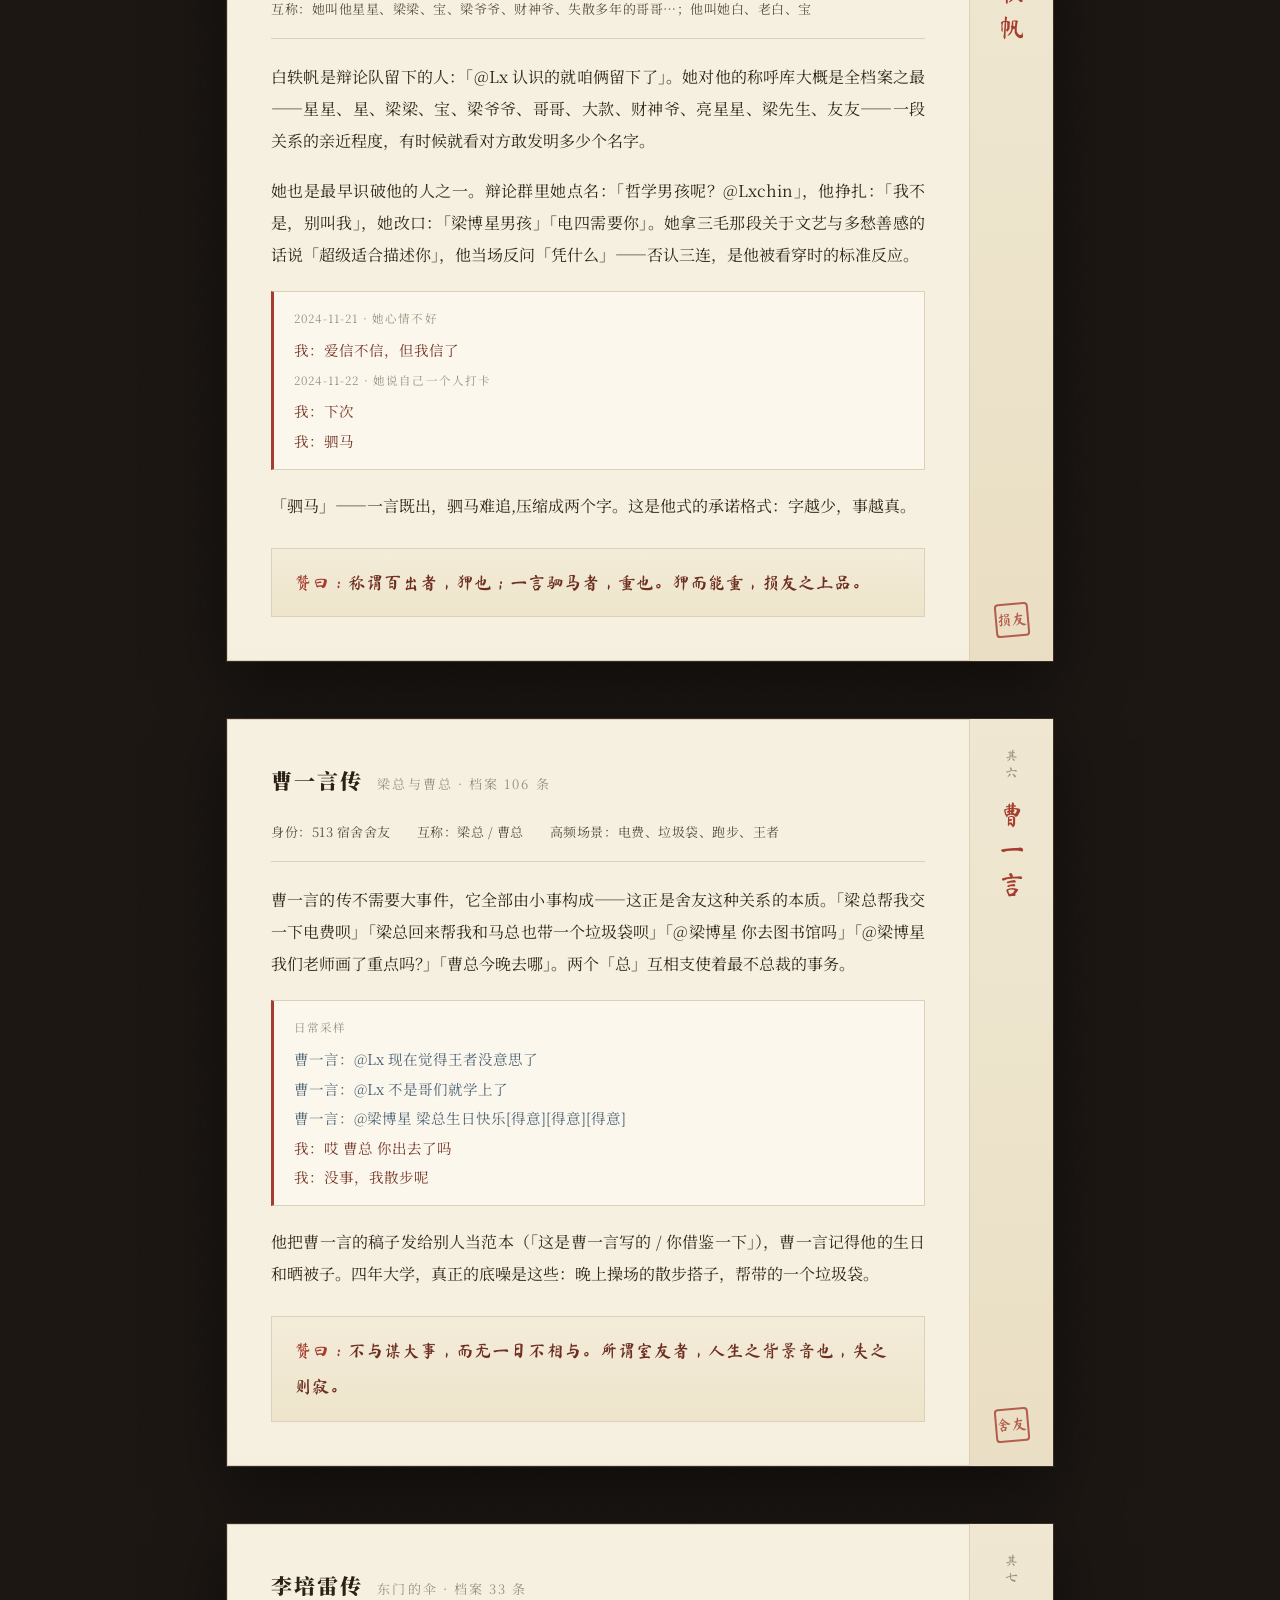
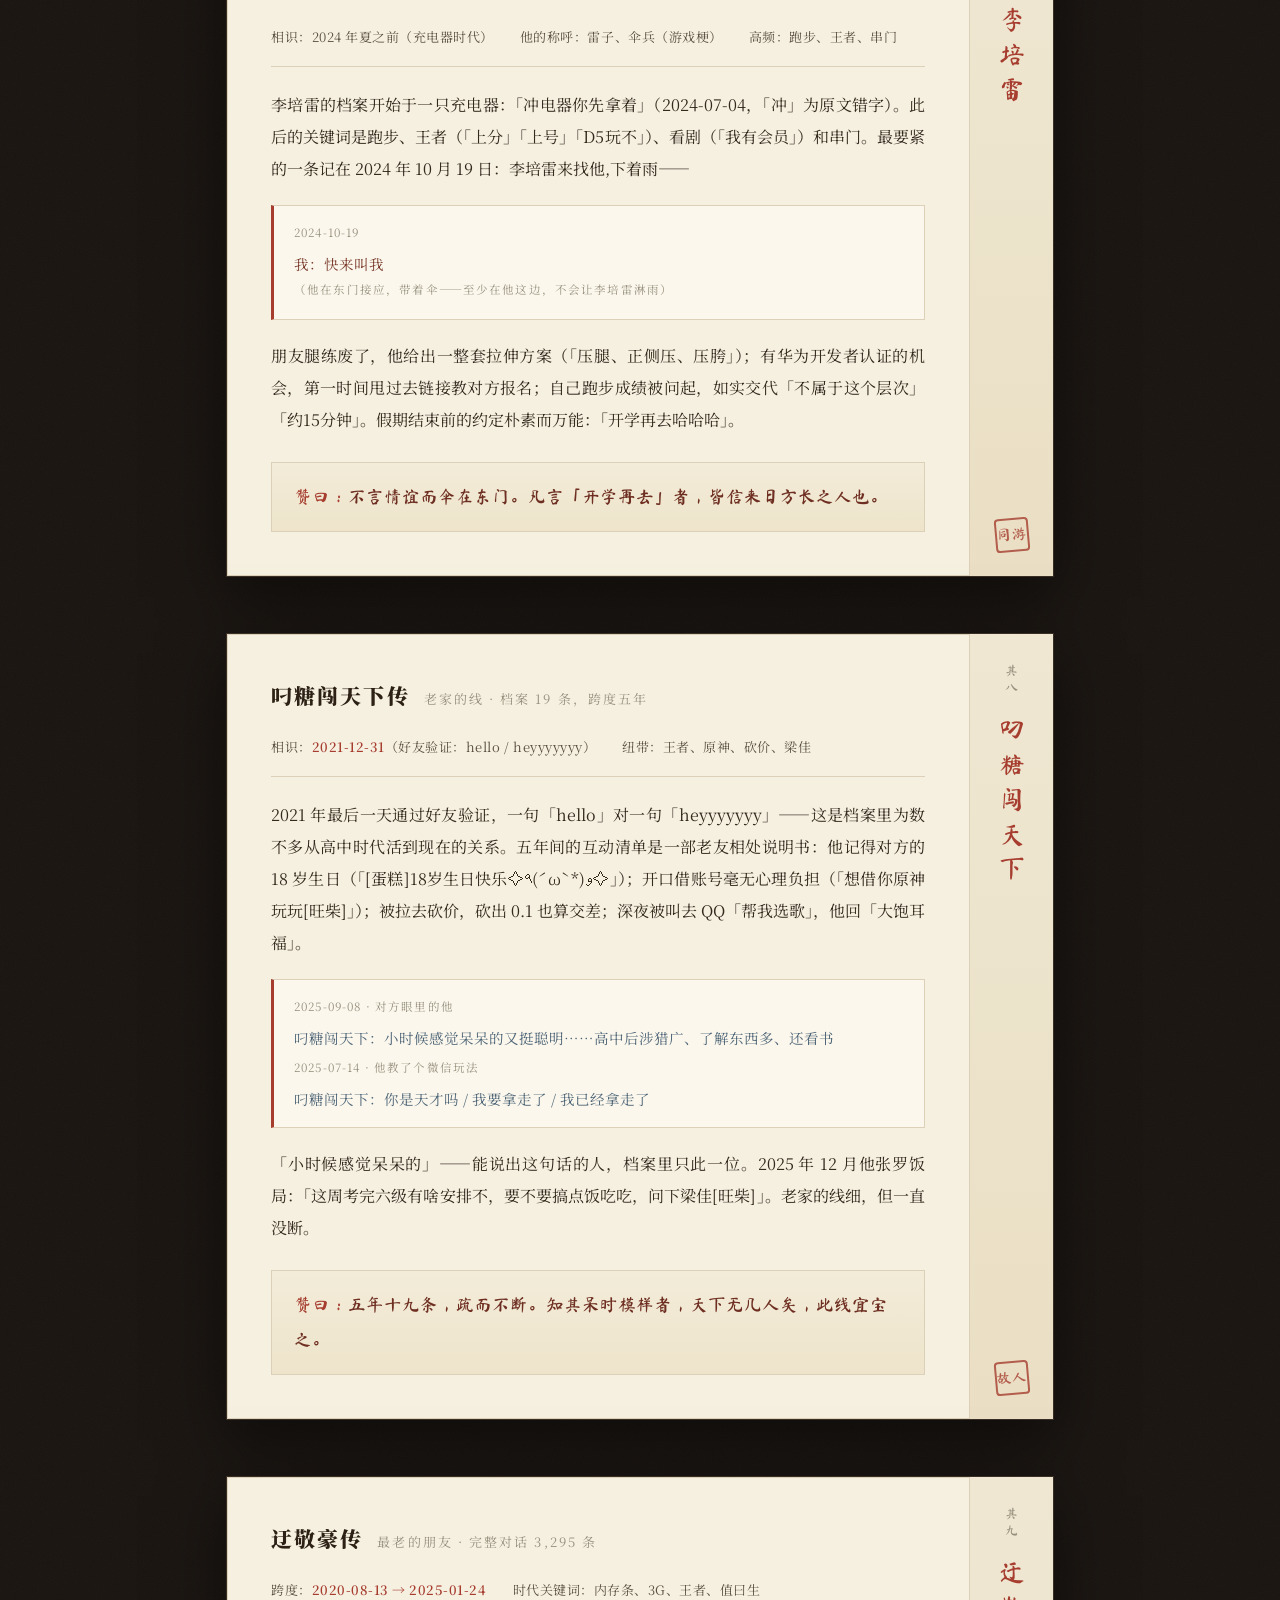
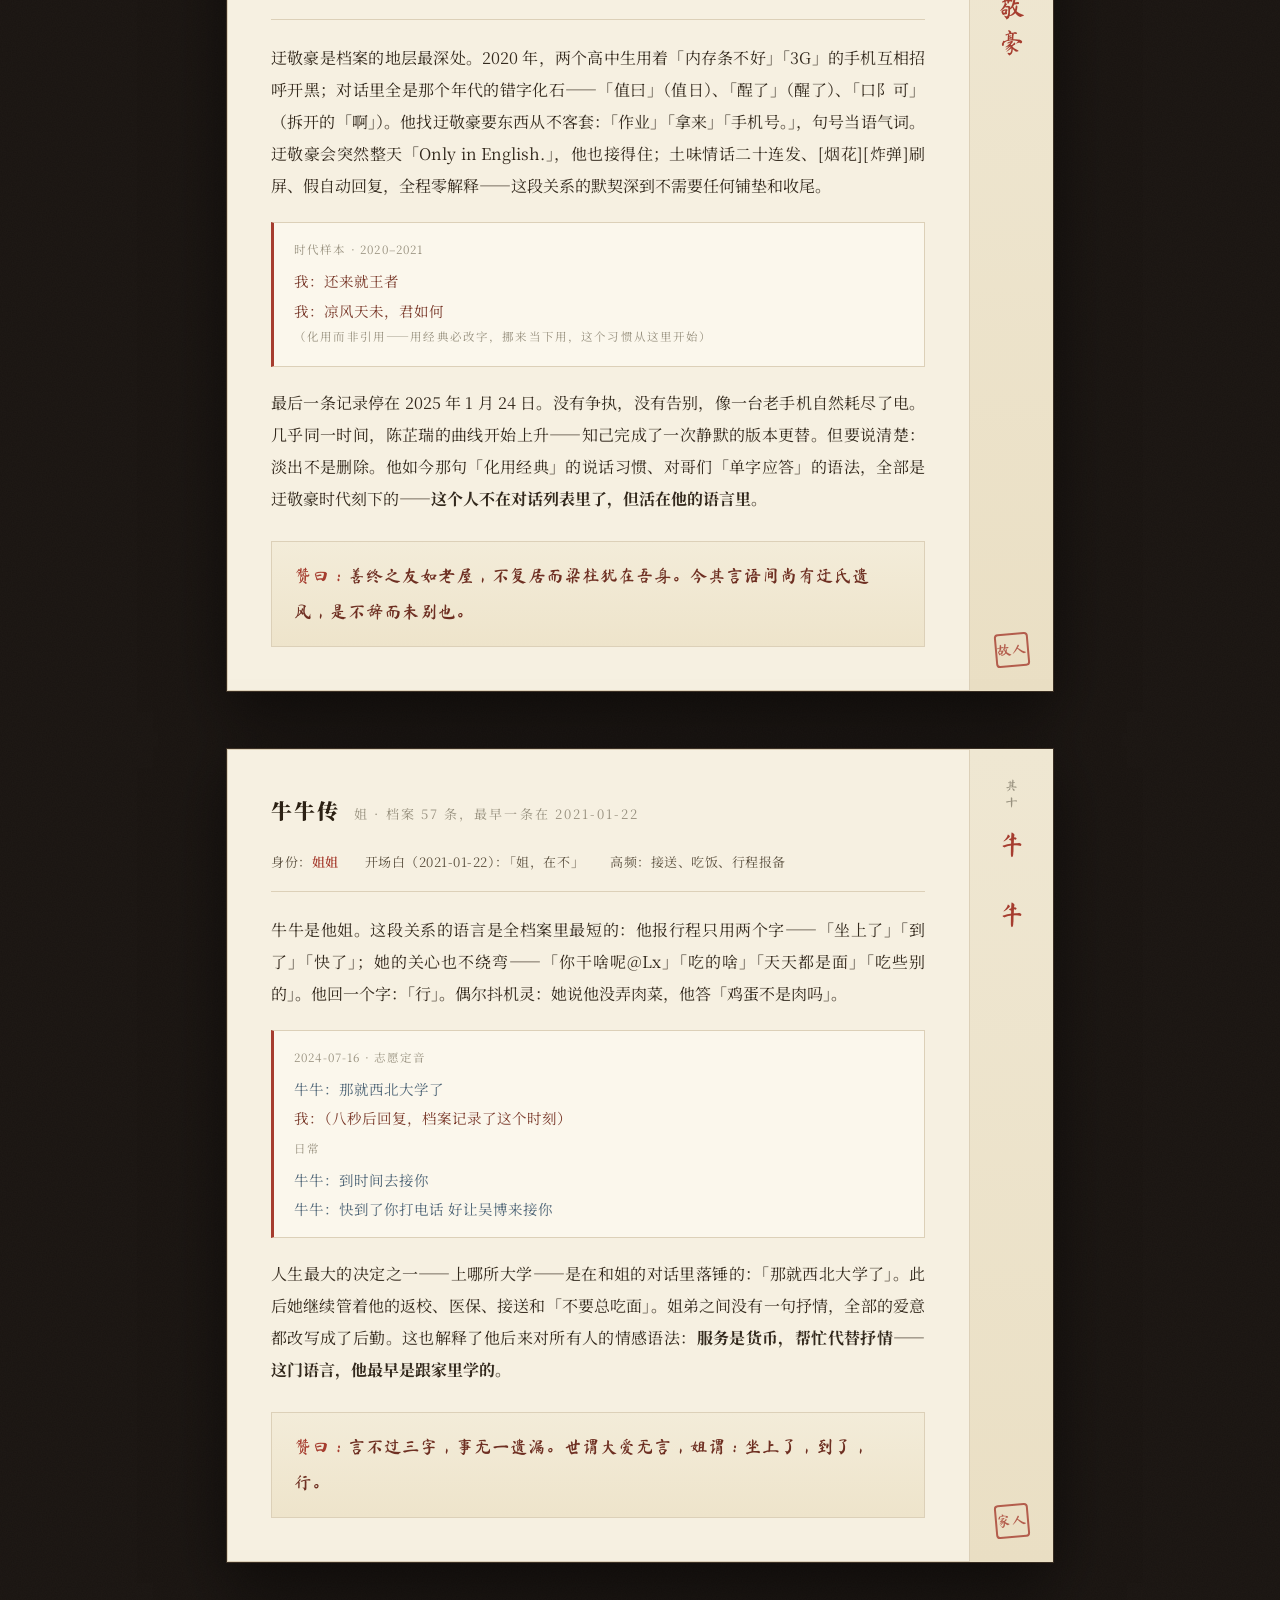
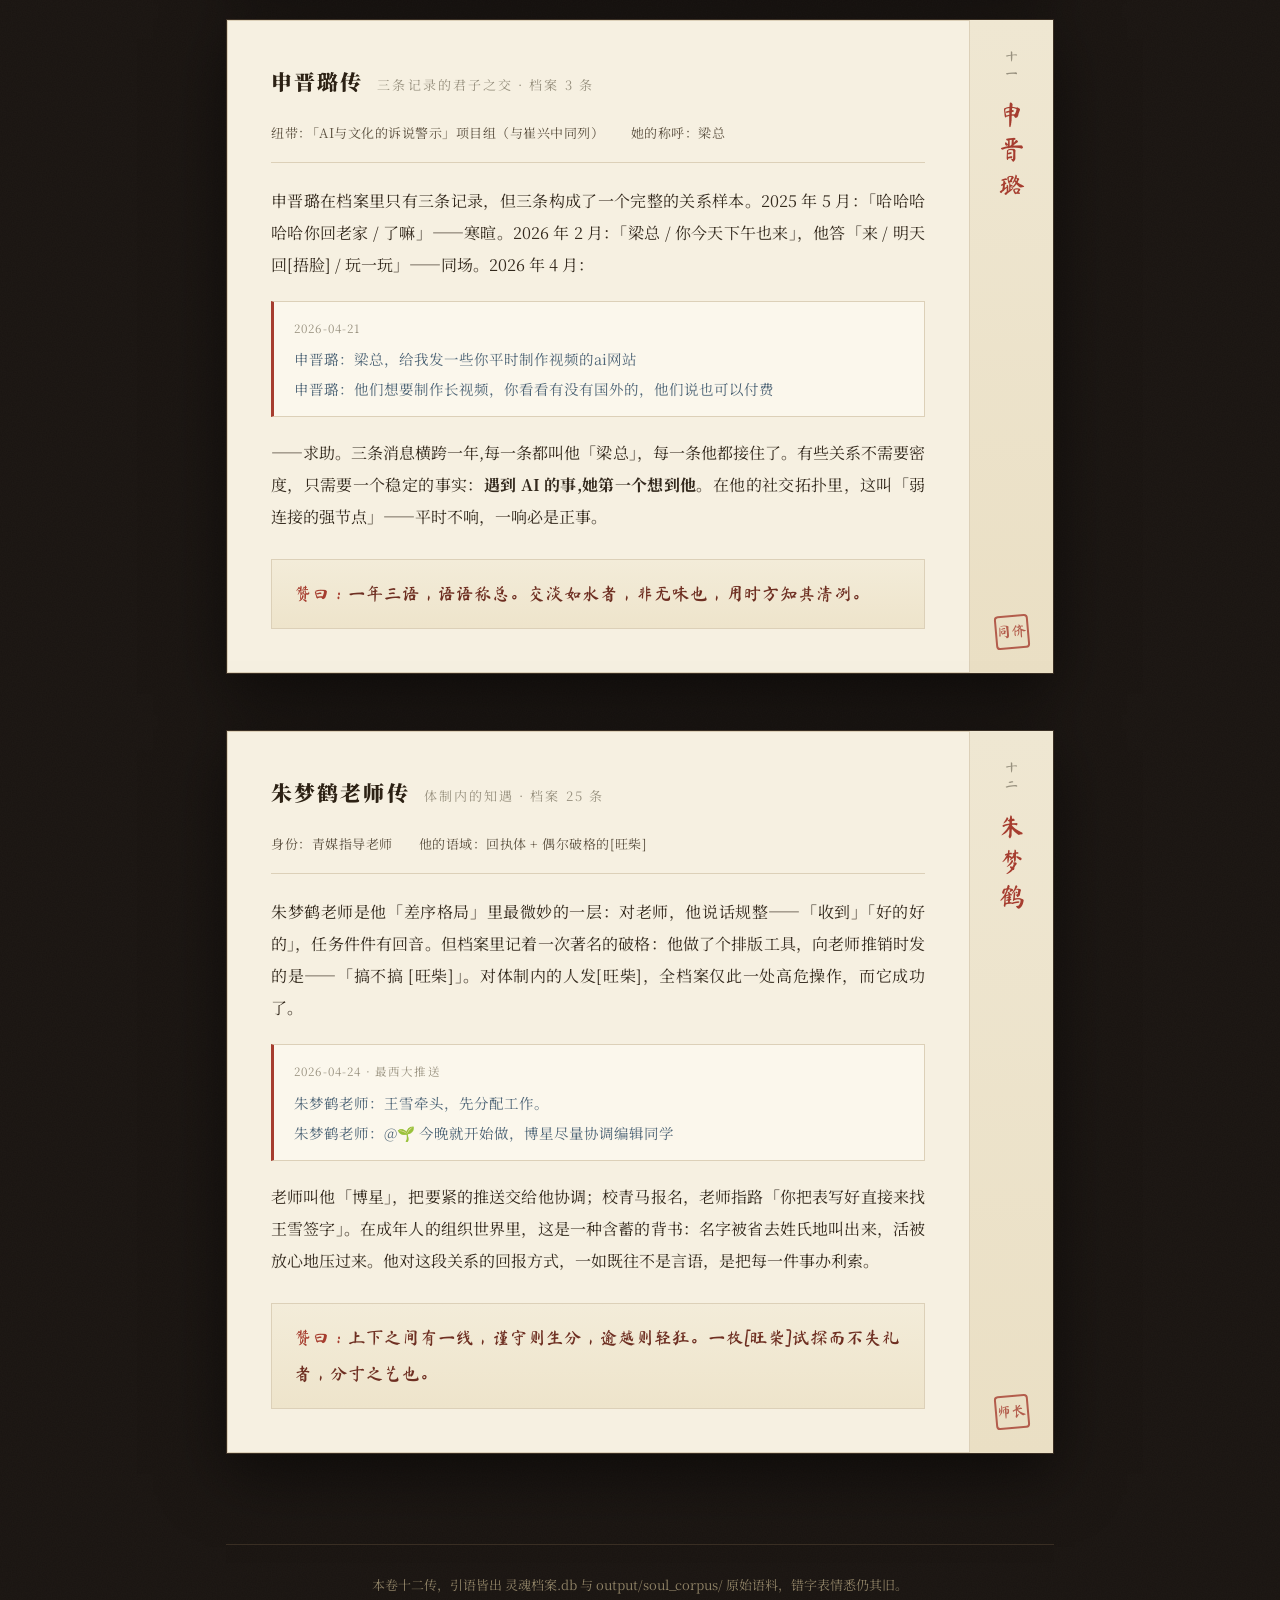
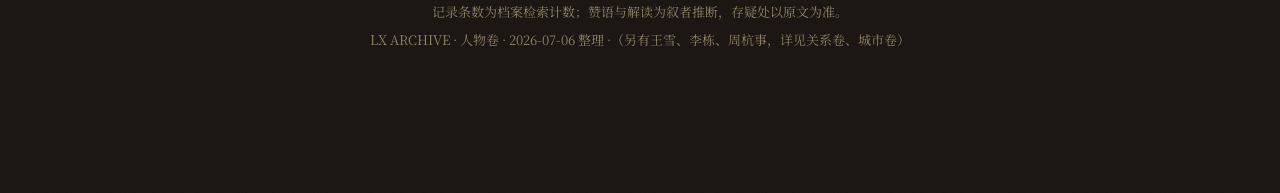
==== commit dcc56986: "Publish Chen Chengfeng's six-chapter story and reciprocal relationships" ====
--- a/index.html
+++ b/index.html
@@ -131,8 +131,8 @@
 <!-- ================ 其一 陈芷瑞 ================ -->
 <div class="q" style="margin:20px 0 40px;padding:24px 28px;background:#f6f0e1">
   <div class="t">人物别卷 · 新增专页</div>
-  <a href="chen-chengfeng/" style="color:#6e2f22;font-size:22px;text-decoration:none">陈到功成 · 陈成凤的来路与交接 ↗</a>
-  <div style="font-size:13px;color:#5c5140;margin-top:8px">四十八次“行”之后，一场慢慢发生的交接。从深夜排版读起，循着五幕故事，看关系怎样变成双向。</div>
+  <a href="chen-chengfeng/" style="color:#6e2f22;font-size:22px;text-decoration:none">陈到功成 · 来回之间，未完的一页 ↗</a>
+  <div style="font-size:13px;color:#5c5140;margin-top:8px">从一句“你想来吗”，到一句“学长也得加油呀”。六章散文，沿着具体的提问、回应与接手，在来回之间读陈成凤。</div>
 </div>
 
 <div class="zhuan rv"><div class="page">
